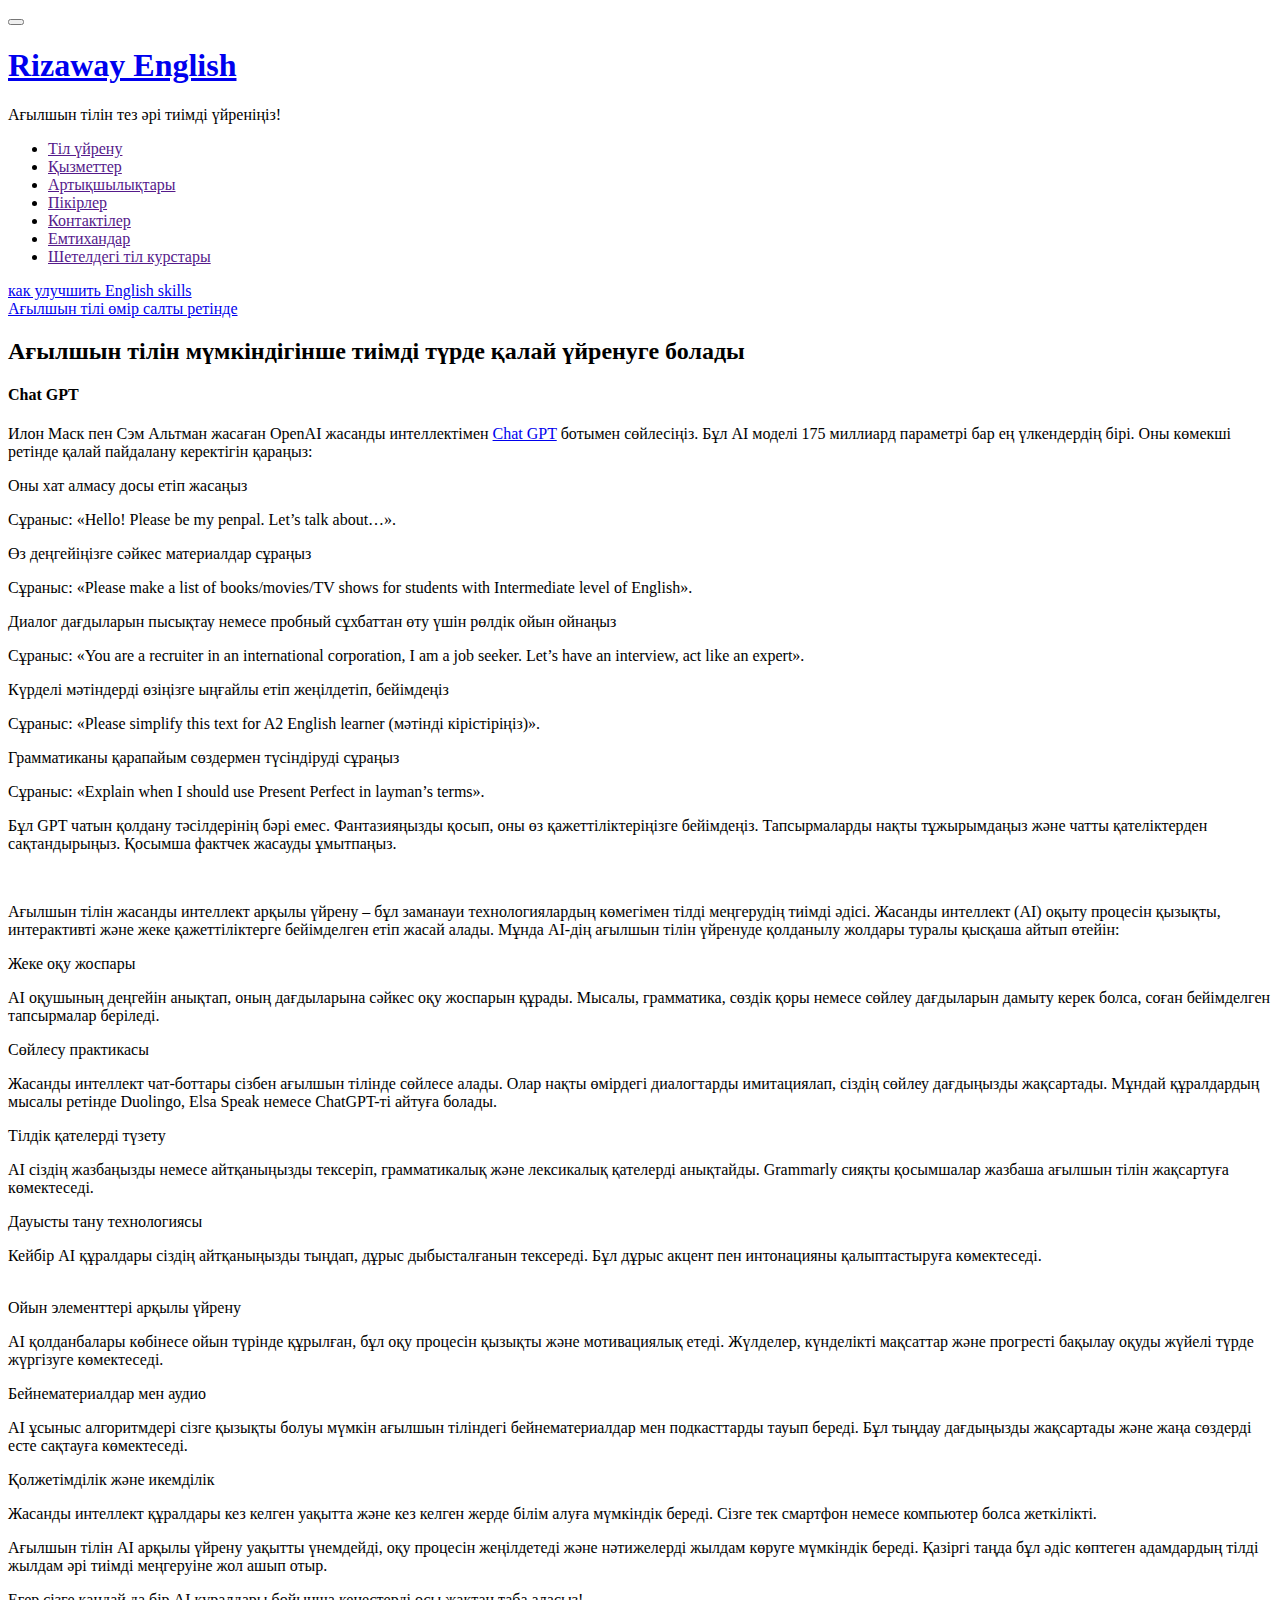
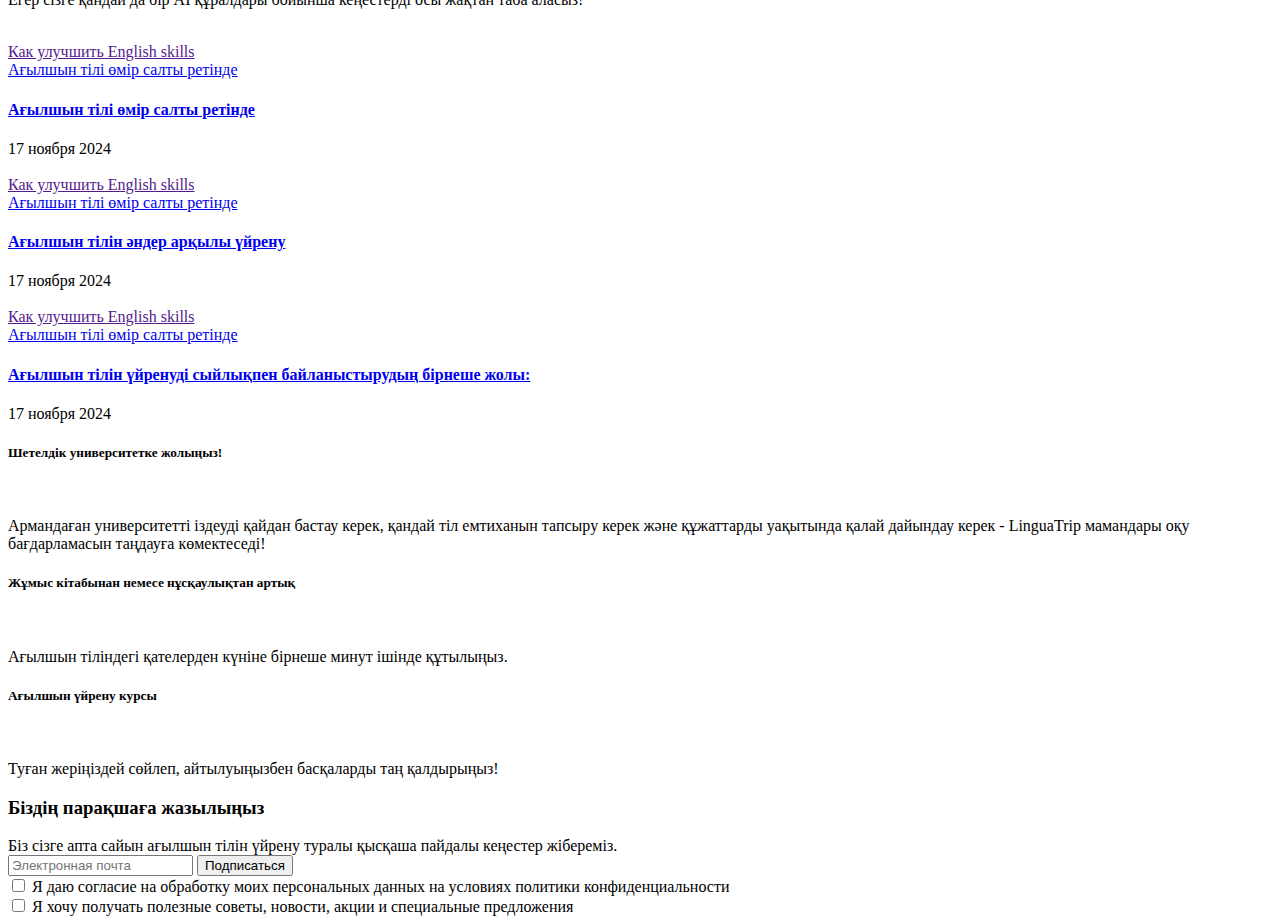
==== index.html @ ce679b35 "Add files via upload" ====
<!DOCTYPE html>
<html lang="en">
  <head>
    <meta charset="UTF-8" />
    <meta name="viewport" content="width=device-width, initial-scale=1.0" />
    <link rel="stylesheet" href="css/style.css" />
    <title>Rizaway English</title>
  </head>
  <body>
    <div class="wrapper">
      <header class="header">
        <div class="header__container container">
          <div class="header__start">
            <button type="button" class="menu__icon icon-menu">
              <span></span>
              <span></span>
              <span></span>
            </button>
            <h1 class="header__title">
              <a href="index.html" class="header__link">Rizaway English</a>
            </h1>
            <p class="header__text">Ағылшын тілін тез әрі тиімді үйреніңіз!</p>
          </div>
          <div class="header__main">
            <div class="header__menu menu">
              <nav class="menu__body">
                <ul class="menu__list">
                  <li class="menu__item">
                    <a href="" class="menu__link">Тіл үйрену</a>
                  </li>
                  <li class="menu__item">
                    <a href="" class="menu__link">Қызметтер</a>
                  </li>
                  <li class="menu__item">
                    <a href="" class="menu__link">Артықшылықтары</a>
                  </li>
                  <li class="menu__item">
                    <a href="" class="menu__link">Пікірлер</a>
                  </li>
                  <li class="menu__item">
                    <a href="" class="menu__link">Контактілер</a>
                  </li>
                  <li class="menu__item">
                    <a href="" class="menu__link">Емтихандар</a>
                  </li>
                  <li class="menu__item">
                    <a href="" class="menu__link">Шетелдегі тіл курстары</a>
                  </li>
                </ul>
              </nav>
            </div>
          </div>
        </div>
      </header>
      <div class="block">
        <div class="begin">
          <div class="begin__container container">
            <div class="begin__wrapper">
              <div class="begin__footer">
                <div class="begin__columns columns">
                  <div class="columns__column">
                    <a href="html/english-skills.html" class="begin__link"
                      >как улучшить English skills
                    </a>
                  </div>
                  <div class="columns__column">
                    <a href="html/cards.html" class="begin__link"
                      >Ағылшын тілі өмір салты ретінде</a
                    >
                  </div>
                </div>
                <h2 class="begin__title">
                  Ағылшын тілін мүмкіндігінше тиімді түрде қалай үйренуге болады
                </h2>
              </div>
            </div>
          </div>
        </div>
        <div class="row">
          <div class="row__container container">
            <main class="main">
              <div class="main__first">
                <div class="chat">
                  <h4 class="chat__main-title">Chat GPT</h4>
                  <p class="chat__text text">
                    Илон Маск пен Сэм Альтман жасаған OpenAI жасанды
                    интеллектімен
                    <a href="https://openai.com/index/chatgpt/" target="_blank"
                      >Chat GPT</a
                    >
                    ботымен сөйлесіңіз. Бұл AI моделі 175 миллиард параметрі бар
                    ең үлкендердің бірі. Оны көмекші ретінде қалай пайдалану
                    керектігін қараңыз:
                  </p>
                  <div class="chat__title title">
                    Оны хат алмасу досы етіп жасаңыз
                  </div>
                  <p class="chat__text text">
                    Сұраныс: «Hello! Please be my penpal. Let’s talk about…».
                  </p>
                  <div class="chat__title title">
                    Өз деңгейіңізге сәйкес материалдар сұраңыз
                  </div>
                  <p class="chat__text text">
                    Сұраныс: «Please make a list of books/movies/TV shows for
                    students with Intermediate level of English».
                  </p>
                  <div class="chat__title title">
                    Диалог дағдыларын пысықтау немесе пробный сұхбаттан өту үшін
                    рөлдік ойын ойнаңыз
                  </div>
                  <p class="chat__text text">
                    Сұраныс: «You are a recruiter in an international
                    corporation, I am a job seeker. Let’s have an interview, act
                    like an expert».
                  </p>
                  <div class="chat__title title">
                    Күрделі мәтіндерді өзіңізге ыңғайлы етіп жеңілдетіп,
                    бейімдеңіз
                  </div>
                  <p class="chat__text text">
                    Сұраныс: «Please simplify this text for A2 English learner
                    (мәтінді кірістіріңіз)».
                  </p>
                  <div class="chat__title title">
                    Грамматиканы қарапайым сөздермен түсіндіруді сұраңыз
                  </div>
                  <p class="chat__text text">
                    Сұраныс: «Explain when I should use Present Perfect in
                    layman’s terms».
                  </p>
                  <p class="chat__text text">
                    Бұл GPT чатын қолдану тәсілдерінің бәрі емес. Фантазияңызды
                    қосып, оны өз қажеттіліктеріңізге бейімдеңіз. Тапсырмаларды
                    нақты тұжырымдаңыз және чатты қателіктерден сақтандырыңыз.
                    Қосымша фактчек жасауды ұмытпаңыз.
                  </p>
                  <div class="chat__img">
                    <img src="img/02.webp" alt="" />
                  </div>
                </div>
                <div class="intel">
                  <p class="intel__text text">
                    Ағылшын тілін жасанды интеллект арқылы үйрену – бұл заманауи
                    технологиялардың көмегімен тілді меңгерудің тиімді әдісі.
                    Жасанды интеллект (AI) оқыту процесін қызықты, интерактивті
                    және жеке қажеттіліктерге бейімделген етіп жасай алады.
                    Мұнда AI-дің ағылшын тілін үйренуде қолданылу жолдары туралы
                    қысқаша айтып өтейін:
                  </p>
                  <div class="intel__title title">Жеке оқу жоспары</div>
                  <p class="intel__text text">
                    AI оқушының деңгейін анықтап, оның дағдыларына сәйкес оқу
                    жоспарын құрады. Мысалы, грамматика, сөздік қоры немесе
                    сөйлеу дағдыларын дамыту керек болса, соған бейімделген
                    тапсырмалар беріледі.
                  </p>
                  <div class="intel__title title">Сөйлесу практикасы</div>
                  <p class="intel__text text">
                    Жасанды интеллект чат-боттары сізбен ағылшын тілінде сөйлесе
                    алады. Олар нақты өмірдегі диалогтарды имитациялап, сіздің
                    сөйлеу дағдыңызды жақсартады. Мұндай құралдардың мысалы
                    ретінде Duolingo, Elsa Speak немесе ChatGPT-ті айтуға
                    болады.
                  </p>
                  <div class="intel__title title">Тілдік қателерді түзету</div>
                  <p class="intel__text text">
                    AI сіздің жазбаңызды немесе айтқаныңызды тексеріп,
                    грамматикалық және лексикалық қателерді анықтайды. Grammarly
                    сияқты қосымшалар жазбаша ағылшын тілін жақсартуға
                    көмектеседі.
                  </p>
                  <div class="intel__title title">
                    Дауысты тану технологиясы
                  </div>
                  <p class="intel__text text">
                    Кейбір AI құралдары сіздің айтқаныңызды тыңдап, дұрыс
                    дыбысталғанын тексереді. Бұл дұрыс акцент пен интонацияны
                    қалыптастыруға көмектеседі.
                  </p>
                  <div class="intel__img"><img src="img/03.jpg" alt="" /></div>
                  <div class="intel__title title">
                    Ойын элементтері арқылы үйрену
                  </div>
                  <p class="intel__text text">
                    AI қолданбалары көбінесе ойын түрінде құрылған, бұл оқу
                    процесін қызықты және мотивациялық етеді. Жүлделер,
                    күнделікті мақсаттар және прогресті бақылау оқуды жүйелі
                    түрде жүргізуге көмектеседі.
                  </p>
                  <div class="intel__title title">
                    Бейнематериалдар мен аудио
                  </div>
                  <p class="intel__text text">
                    AI ұсыныс алгоритмдері сізге қызықты болуы мүмкін ағылшын
                    тіліндегі бейнематериалдар мен подкасттарды тауып береді.
                    Бұл тыңдау дағдыңызды жақсартады және жаңа сөздерді есте
                    сақтауға көмектеседі.
                  </p>
                  <div class="intel__title title">
                    Қолжетімділік және икемділік
                  </div>
                  <p class="intel__text text">
                    Жасанды интеллект құралдары кез келген уақытта және кез
                    келген жерде білім алуға мүмкіндік береді. Сізге тек
                    смартфон немесе компьютер болса жеткілікті.
                  </p>
                  <p class="intel__text text intel__text_b">
                    Ағылшын тілін AI арқылы үйрену уақытты үнемдейді, оқу
                    процесін жеңілдетеді және нәтижелерді жылдам көруге
                    мүмкіндік береді. Қазіргі таңда бұл әдіс көптеген адамдардың
                    тілді жылдам әрі тиімді меңгеруіне жол ашып отыр.
                  </p>
                  <p class="intel__text text">
                    Егер сізге қандай да бір AI құралдары бойынша кеңестерді осы
                    жақтан таба аласыз!
                  </p>
                </div>
              </div>
              <div class="second-main">
                <article class="second-main__article article">
                  <div class="article__img">
                    <img src="img/cards/01.jpeg" alt="" />
                  </div>
                  <div class="article__body">
                    <div class="article__columns columns">
                      <div class="columns__column">
                        <a href="" class="columns__link"
                          >Как улучшить English skills
                        </a>
                      </div>
                      <div class="columns__column">
                        <a href="html/cards.html" class="columns__link"
                          >Ағылшын тілі өмір салты ретінде</a
                        >
                      </div>
                    </div>
                    <h4 class="article__title">
                      <a href="html/life.html"
                        >Ағылшын тілі өмір салты ретінде</a
                      >
                    </h4>
                    <div class="article__date" style="margin-bottom: 0">
                      17 ноября 2024
                    </div>
                  </div>
                </article>
                <article class="second-main__article article">
                  <div class="article__img">
                    <img src="img/cards/song.jpg" alt="" />
                  </div>
                  <div class="article__body">
                    <div class="article__columns columns">
                      <div class="columns__column">
                        <a href="" class="columns__link"
                          >Как улучшить English skills
                        </a>
                      </div>
                      <div class="columns__column">
                        <a href="html/cards.html" class="columns__link"
                          >Ағылшын тілі өмір салты ретінде</a
                        >
                      </div>
                    </div>
                    <h4 class="article__title">
                      <a href="html/songs.html"
                        >Ағылшын тілін әндер арқылы үйрену</a
                      >
                    </h4>
                    <div class="article__date" style="margin-bottom: 0">
                      17 ноября 2024
                    </div>
                  </div>
                </article>
                <article
                  class="second-main__article article"
                  style="grid-column: span 2"
                >
                  <div class="article__img">
                    <img src="img/cards/present.jpg" alt="" />
                  </div>
                  <div class="article__body">
                    <div class="article__columns columns">
                      <div class="columns__column">
                        <a href="" class="columns__link"
                          >Как улучшить English skills
                        </a>
                      </div>
                      <div class="columns__column">
                        <a href="songs.html" class="columns__link"
                          >Ағылшын тілі өмір салты ретінде</a
                        >
                      </div>
                    </div>
                    <h4 class="article__title">
                      <a href="html/present.html"
                        >Ағылшын тілін үйренуді сыйлықпен байланыстырудың
                        бірнеше жолы:</a
                      >
                    </h4>
                    <div class="article__date" style="margin-bottom: 0">
                      17 ноября 2024
                    </div>
                  </div>
                </article>
              </div>
            </main>
            <aside class="aside">
              <article class="aside__card card">
                <h5 class="card__title">Шетелдік университетке жолыңыз!</h5>
                <div class="card__img"><img src="img/04.jpg" alt="" /></div>
                <p class="card__text">
                  Армандаған университетті іздеуді қайдан бастау керек, қандай
                  тіл емтиханын тапсыру керек және құжаттарды уақытында қалай
                  дайындау керек - LinguaTrip мамандары оқу бағдарламасын
                  таңдауға көмектеседі!
                </p>
              </article>
              <article class="aside__card card">
                <h5 class="card__title">
                  Жұмыс кітабынан немесе нұсқаулықтан артық
                </h5>
                <div class="card__img"><img src="img/06.png" alt="" /></div>
                <p class="card__text">
                  Ағылшын тіліндегі қателерден күніне бірнеше минут ішінде
                  құтылыңыз.
                </p>
              </article>
              <article class="aside__card card">
                <h5 class="card__title">Ағылшын үйрену курсы</h5>
                <div class="card__img"><img src="img/05.png" alt="" /></div>
                <p class="card__text">
                  Туған жеріңіздей сөйлеп, айтылуыңызбен басқаларды таң
                  қалдырыңыз!
                </p>
              </article>
            </aside>
          </div>
        </div>
      </div>
      <footer class="footer">
        <div class="footer__container">
          <h3 class="footer__title">Біздің парақшаға жазылыңыз</h3>
          <div class="footer__subtitle">
            Біз сізге апта сайын ағылшын тілін үйрену туралы қысқаша пайдалы
            кеңестер жібереміз.
          </div>
          <form action="#" class="footer__form form">
            <div class="form__row">
              <input
                placeholder="Электронная почта"
                type="email"
                class="form__input"
              />
              <button type="button" class="form__button">Подписаться</button>
            </div>
            <div class="form__col">
              <input id="firstCheck" type="checkbox" />
              <label class="form__label" for="firstCheck"
                >Я даю согласие на обработку моих персональных данных на
                условиях политики конфиденциальности</label
              >
            </div>
            <div class="form__col">
              <input id="secondCheck" type="checkbox" />
              <label class="form__label" for="secondCheck"
                >Я хочу получать полезные советы, новости, акции и специальные
                предложения</label
              >
            </div>
          </form>
        </div>
      </footer>
    </div>

    <script src="js/script.js"></script>
  </body>
</html>
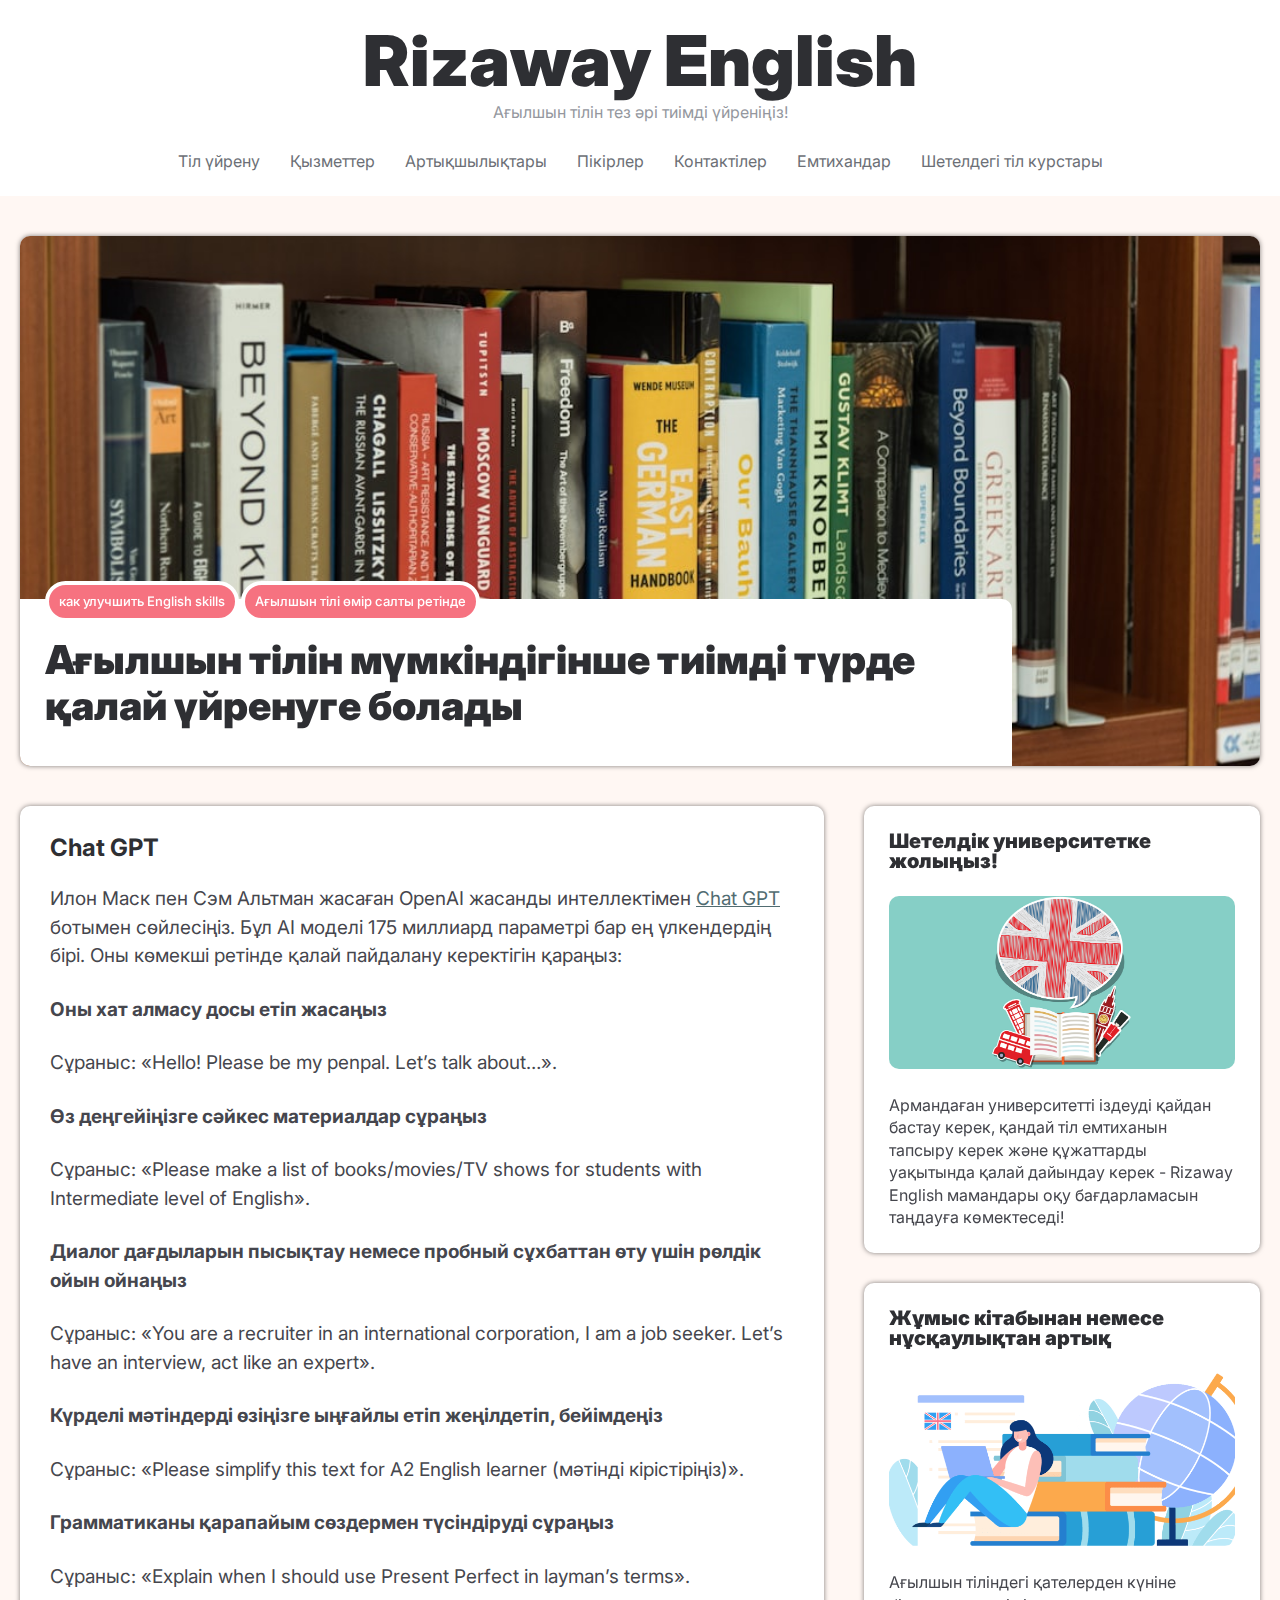
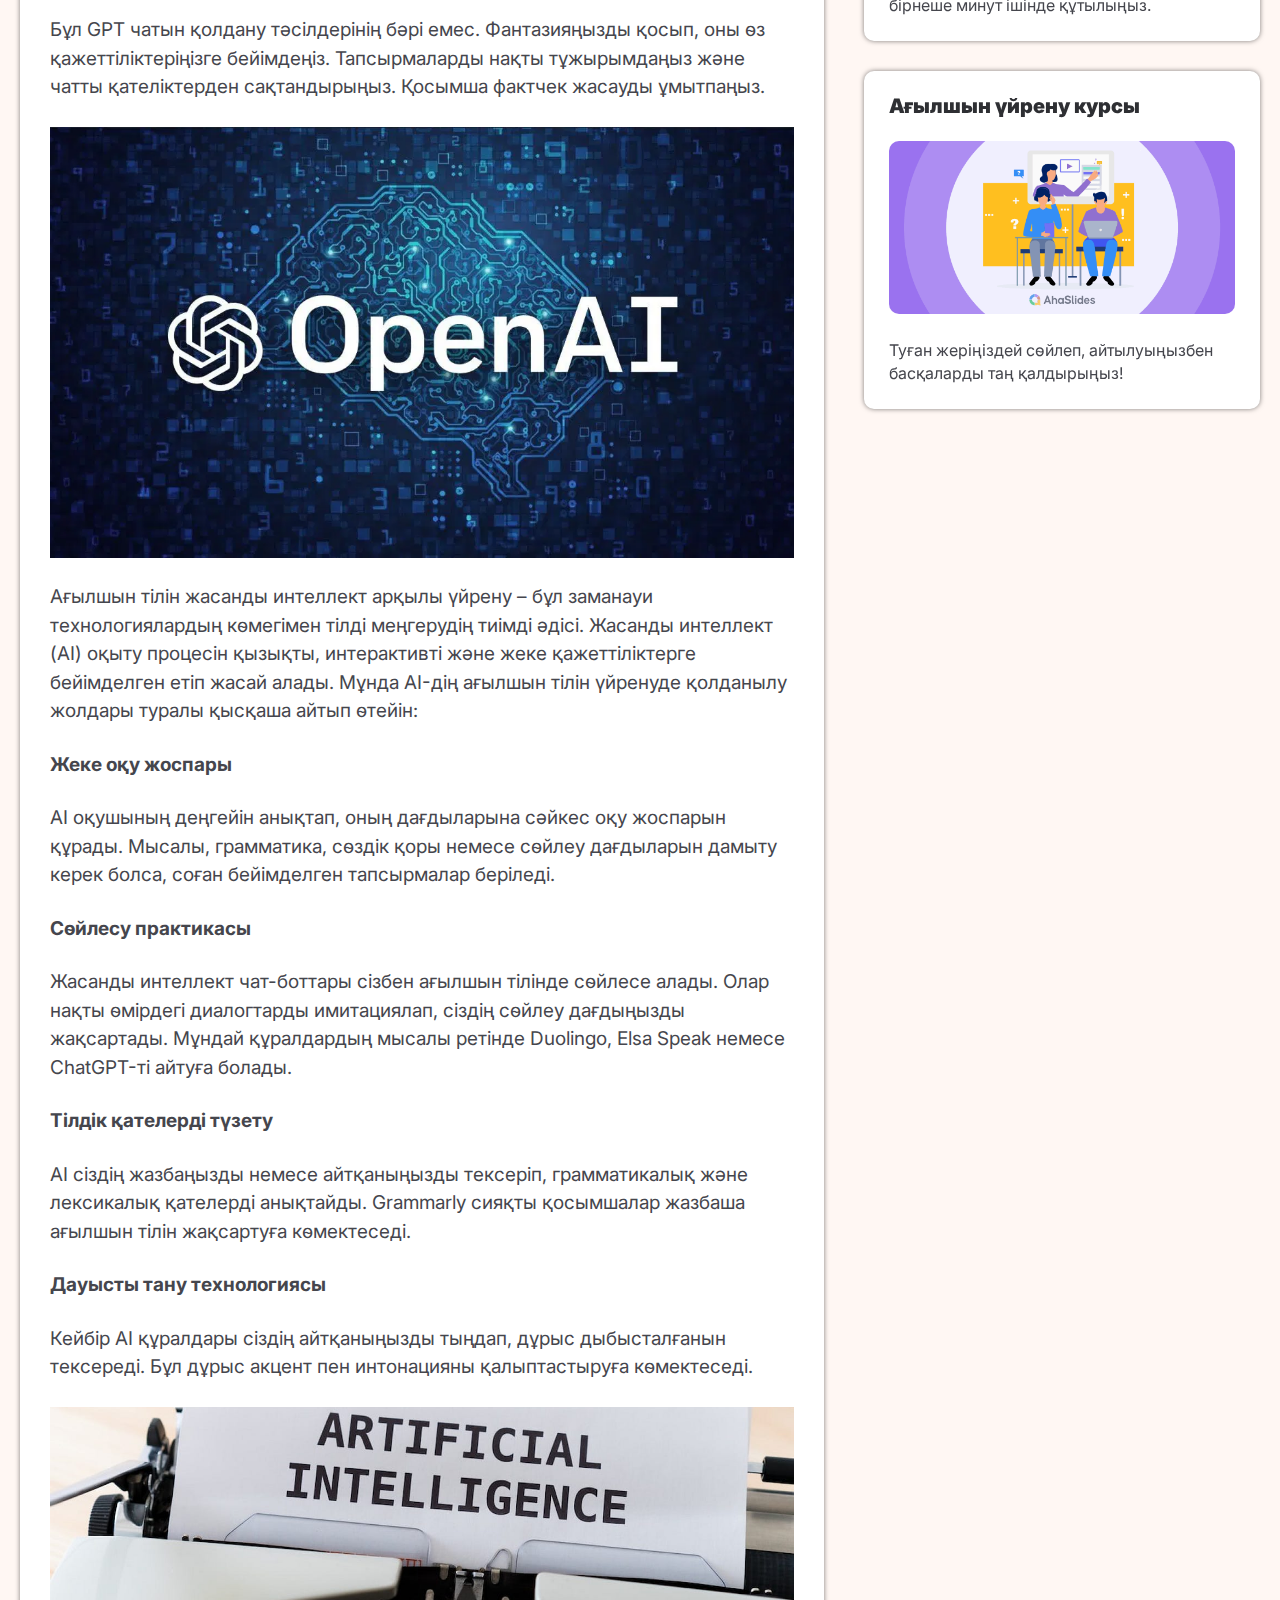
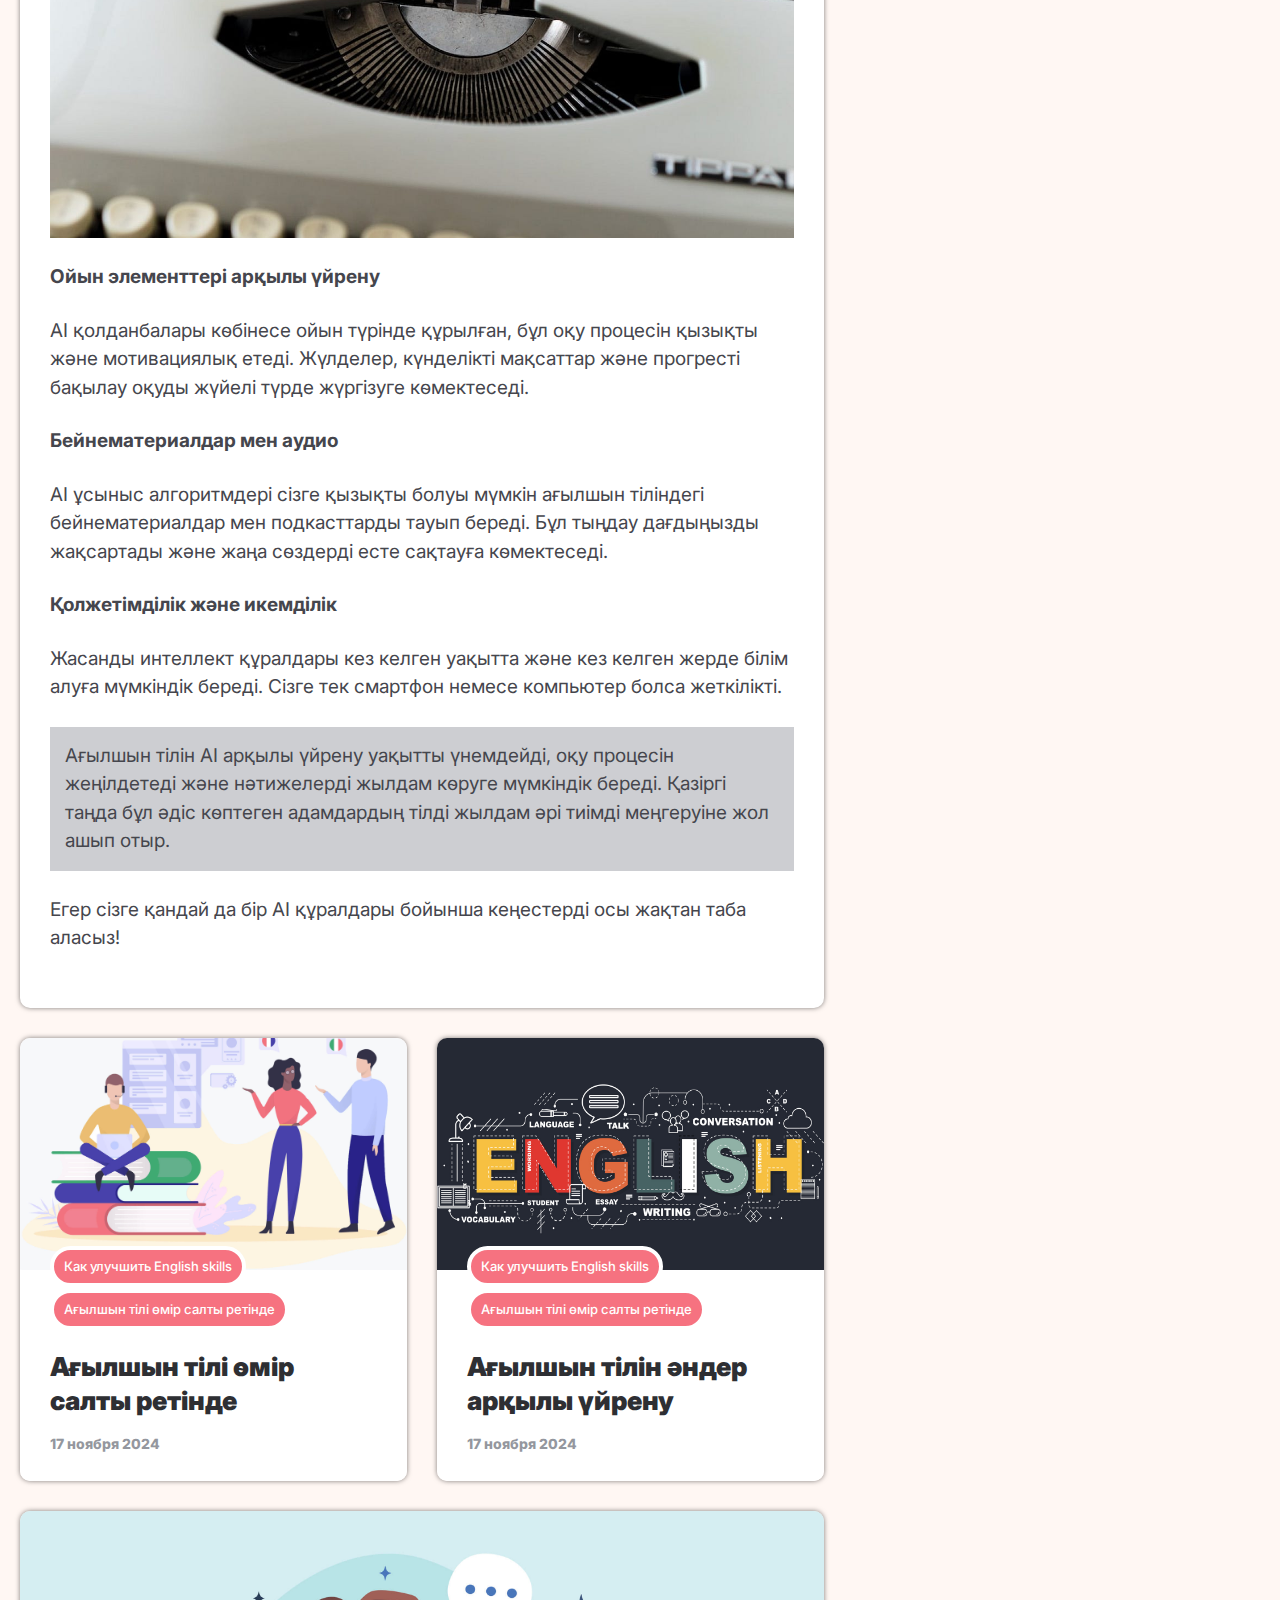
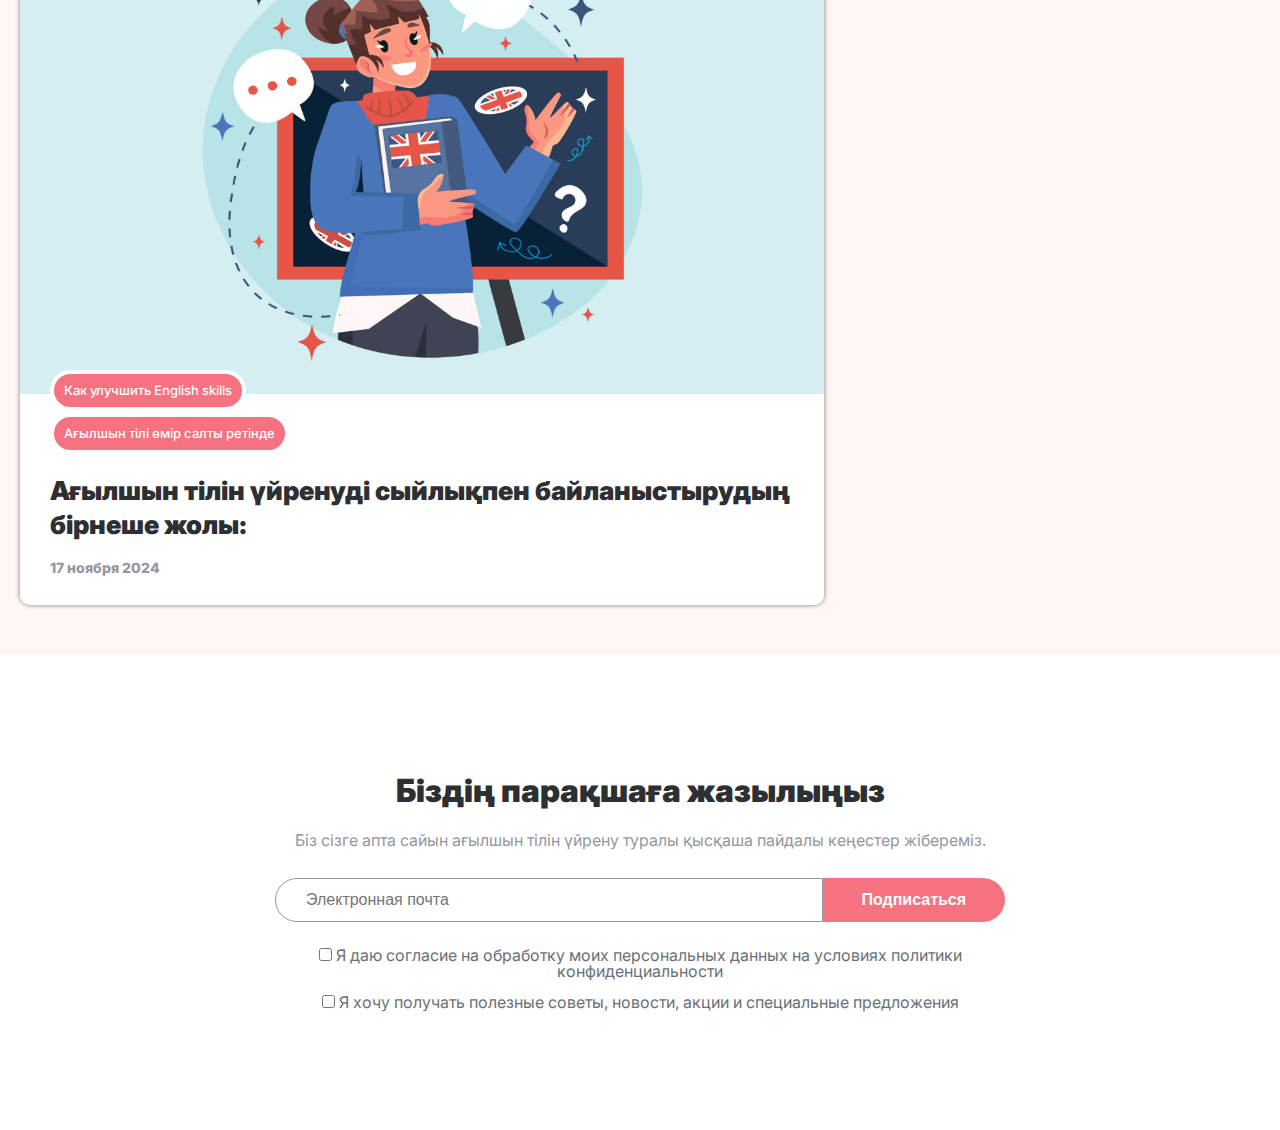
==== commit 2c77d652: "Update index.html" ====
--- a/index.html
+++ b/index.html
@@ -312,7 +312,7 @@
                 <p class="card__text">
                   Армандаған университетті іздеуді қайдан бастау керек, қандай
                   тіл емтиханын тапсыру керек және құжаттарды уақытында қалай
-                  дайындау керек - LinguaTrip мамандары оқу бағдарламасын
+                  дайындау керек - Rizaway English мамандары оқу бағдарламасын
                   таңдауға көмектеседі!
                 </p>
               </article>
--- a/css/style.css
+++ b/css/style.css
@@ -0,0 +1,594 @@
+@import url(https://fonts.googleapis.com/css?family=Inter:100,200,300,regular,500,600,700,800,900&display=swap);
+* {
+  padding: 0px;
+  margin: 0px;
+  border: 0px;
+}
+*,
+*:before,
+*:after {
+  box-sizing: border-box;
+}
+html,
+body {
+  height: 100%;
+}
+body {
+  line-height: 1;
+  font-family: "Inter";
+  -ms-text-size-adjust: 100%;
+  -moz-text-size-adjust: 100%;
+  -webkit-text-size-adjust: 100%;
+  -webkit-font-smoothing: antialiased;
+  -moz-osx-font-smoothing: grayscale;
+}
+input,
+button,
+textarea {
+  /* font-family: $fontFamily; */
+  font-size: inherit;
+}
+button {
+  cursor: pointer;
+  color: inherit;
+  background-color: inherit;
+}
+a {
+  color: inherit;
+}
+a:link,
+a:visited {
+  text-decoration: none;
+}
+a:hover {
+  text-decoration: none;
+}
+ul li {
+  list-style: none;
+}
+img {
+  vertical-align: top;
+}
+span {
+  color: #6c5b7b;
+}
+h1,
+h2,
+h3,
+h4,
+h5,
+h6 {
+  font-weight: inherit;
+  font-size: inherit;
+}
+.wrapper {
+  display: flex;
+  flex-direction: column;
+}
+.block {
+  padding-top: 40px;
+  flex: 1 1 100%;
+  padding-bottom: 50px;
+  background-color: #fff7f3;
+}
+.container {
+  margin: 0 auto;
+  max-width: 1270px;
+  padding: 0 15px;
+}
+
+.header {
+  background-color: #fff;
+  width: 100%;
+  position: sticky;
+  top: -130px;
+  left: 0;
+  z-index: 100;
+}
+
+.header__container {
+  margin: 0 auto;
+  min-height: 120px;
+  padding: 10px 15px;
+}
+
+.header__start {
+  margin-bottom: 16px;
+}
+
+.header__title {
+  margin-bottom: 8px;
+  width: 100%;
+  text-align: center;
+  font-weight: 900;
+  font-size: 70px;
+  color: #2e2f33;
+}
+
+.header__text {
+  color: #94979e;
+  text-align: center;
+}
+
+@media (min-width: 874px) {
+  .header__main {
+    position: sticky;
+    width: 100%;
+    z-index: 50;
+    min-height: 50px;
+    display: flex;
+    align-items: center;
+    justify-content: center;
+  }
+}
+
+.menu__list {
+  display: flex;
+  align-items: center;
+  column-gap: 30px;
+}
+
+.menu__link {
+  color: #6c6f76;
+}
+
+@media (max-width: 874px) {
+  .header__title {
+    text-align: right;
+  }
+  .header__container {
+    min-height: 110px;
+  }
+  .header__text {
+    display: none;
+  }
+  .menu__body {
+    transition: all 0.3s ease 0s;
+    position: fixed;
+    top: 0;
+    left: -100%;
+    width: 100%;
+    height: 100%;
+    background-color: #fff7f3;
+    z-index: 100;
+  }
+  .menu__body.icon {
+    left: 0;
+  }
+  .header__start {
+    padding-top: 10px;
+    display: flex;
+    justify-content: space-between;
+    align-items: center;
+  }
+  .icon-menu {
+    margin-right: 60px;
+    z-index: 500;
+    width: 30px;
+    height: 25px;
+    position: relative;
+  }
+  .icon-menu span {
+    position: absolute;
+    width: 100%;
+    background-color: #6c6f76;
+    top: 0;
+    left: 0;
+    height: 3px;
+    transition: all 0.3s ease 0s;
+  }
+  .icon-menu.press span:first-child {
+    transform: rotate(45deg);
+    top: 7px;
+  }
+  .icon-menu span:nth-child(2) {
+    top: 8px;
+  }
+  .icon-menu.press span:nth-child(2) {
+    display: none;
+  }
+  .icon-menu span:last-child {
+    top: 16px;
+  }
+  .icon-menu.press span:last-child {
+    top: 8px;
+    transform: rotate(-45deg);
+  }
+  .header__title {
+    font-size: 60px;
+  }
+  .menu__list {
+    flex-direction: column;
+    row-gap: 35px;
+    padding: 100px 0 0 0;
+  }
+  .menu__link {
+    font-size: 25px;
+  }
+}
+@media (max-width: 490px) {
+  .header__title {
+    font-size: 45px;
+  }
+  .menu__link {
+    font-size: 20px;
+  }
+}
+
+.begin {
+  margin-bottom: 40px;
+}
+.begin__wrapper {
+  position: relative;
+  border-radius: 10px;
+  min-height: 530px;
+  background-image: url("01.jpg"); /* Укажите путь к изображению */
+  background-size: cover; /* Изображение полностью покрывает область */
+  background-repeat: no-repeat; /* Избегает повторения картинки */
+  background-position: center;
+  box-shadow: 0px 0px 5px rgba(0, 0, 0, 0.5);
+}
+.begin__wrapper_card {
+  background-image: url("/img/cards/01.jpeg");
+}
+.begin__footer {
+  background-color: #fff;
+  position: absolute;
+  width: 80%;
+  border-radius: 0 10px 0 10px;
+  left: 0;
+  bottom: 0;
+  min-height: 167px;
+  z-index: 50;
+  padding: 0 25px;
+  display: flex;
+  align-items: center;
+}
+.begin__columns {
+  position: absolute;
+  top: -18px;
+}
+.columns {
+  display: flex;
+  align-items: center;
+  gap: 2px;
+}
+.columns__column {
+  padding: 10px;
+  border-radius: 40px;
+  border: 4px solid #fff;
+  background-color: #f67280;
+  color: #fff;
+  font-weight: 500;
+  font-size: 13px;
+}
+.begin__title {
+  font-weight: 900;
+  font-size: 40px;
+  color: #2e2f33;
+  line-height: 1.15;
+}
+
+@media (max-width: 991px) {
+  .begin__footer {
+    width: 100%;
+  }
+}
+@media (max-width: 779px) {
+  .begin__title {
+    font-size: 32px;
+  }
+}
+@media (max-width: 554px) {
+  .begin__columns {
+    flex-direction: column;
+    top: -75px;
+    align-items: start;
+    gap: 5px;
+  }
+  .begin__footer {
+    padding: 20px 30px;
+  }
+}
+@media (max-width: 409px) {
+  .begin__footer {
+    padding: 30px 10px 30px 15px;
+  }
+}
+
+.row__container {
+  display: flex;
+  height: auto;
+  align-items: start;
+  gap: 40px;
+}
+.main {
+  flex: 0 1 67%;
+}
+.main__first {
+  padding: 30px;
+  box-shadow: 0px 0px 5px rgba(0, 0, 0, 0.5);
+  background-color: #fff;
+  border-radius: 10px;
+  margin-bottom: 30px;
+}
+.chat__main-title {
+  font-size: 24px;
+  font-weight: 700;
+  color: #2e2f33;
+  margin-bottom: 25px;
+}
+
+.chat__text {
+  margin-bottom: 25px;
+}
+
+.chat__text a {
+  color: #516c71;
+  text-decoration: underline;
+  cursor: pointer;
+}
+
+.chat__title {
+  margin-bottom: 25px;
+}
+
+.chat__img {
+  position: relative;
+  padding-bottom: 58%;
+  margin-bottom: 25px;
+}
+
+.chat__img img {
+  position: absolute;
+  width: 100%;
+  height: 100%;
+  top: 0;
+  left: 0;
+  object-fit: cover;
+}
+
+.intel__text {
+  margin-bottom: 25px;
+}
+.text {
+  color: #45464d;
+  font-size: 19px;
+  line-height: 1.5;
+}
+.intel__title {
+  margin-bottom: 25px;
+}
+
+.intel__img {
+  position: relative;
+  padding-bottom: 58%;
+  margin-bottom: 25px;
+}
+.intel__img img {
+  position: absolute;
+  width: 100%;
+  height: 100%;
+  top: 0;
+  left: 0;
+  object-fit: cover;
+}
+
+.intel__text_b {
+  background-color: #cdced2;
+  padding: 15px;
+}
+.intel__text_r {
+  background-color: #f8b195;
+  padding: 15px;
+}
+
+.title {
+  color: #45464d;
+  font-size: 19px;
+  font-weight: 700;
+  line-height: 1.5;
+}
+.aside {
+  position: sticky;
+  top: 40px;
+  flex: 0 1 33%;
+  align-self: flex-start;
+}
+
+.aside__card:not(:last-child) {
+  margin-bottom: 30px;
+}
+.card {
+  box-shadow: 0px 0px 5px rgba(0, 0, 0, 0.5);
+  border-radius: 10px;
+  background-color: #fff;
+  padding: 25px;
+}
+.card__title {
+  font-size: 20px;
+  margin-bottom: 25px;
+  color: #2e2f33;
+  font-weight: 900;
+}
+.card__img {
+  border-radius: 10px;
+  position: relative;
+  padding-bottom: 50%;
+  overflow: hidden;
+  margin-bottom: 25px;
+}
+.card__img img {
+  position: absolute;
+  width: 100%;
+  height: 100%;
+  top: 0;
+  left: 0;
+  object-fit: cover;
+}
+.card__text {
+  color: #45464d;
+  line-height: 1.4;
+}
+
+@media (max-width: 991px) {
+  .row__container {
+    flex-direction: column;
+    row-gap: 70px;
+  }
+}
+
+.footer {
+  background-color: #fff;
+  text-align: center;
+}
+.footer__container {
+  margin: 0 auto;
+  max-width: 760px;
+  padding: 0 15px;
+  padding-top: 120px;
+  padding-bottom: 120px;
+}
+.footer__title {
+  color: #2e2f33;
+  font-size: 32px;
+  font-weight: 900;
+  margin-bottom: 25px;
+}
+.footer__subtitle {
+  color: #94979e;
+  margin-bottom: 30px;
+}
+.form__row {
+  display: flex;
+  margin-bottom: 25px;
+}
+.form__input {
+  flex: 0 1 75%;
+  padding: 12px 30px;
+  border-radius: 25px 0 0 25px;
+  border: 1px solid #94979e;
+}
+.form__button {
+  background-color: #f67280;
+  border-radius: 0 25px 25px 0;
+  color: #fff;
+  font-weight: 800;
+  flex: 0 1 25%;
+}
+.form__label {
+  color: #6c6f76;
+  text-align: center;
+}
+
+.form__col:not(:last-child) {
+  margin-bottom: 15px;
+}
+
+@media (max-width: 600px) {
+  .form__row {
+    flex-direction: column;
+    row-gap: 20px;
+  }
+  .form__input {
+    border-radius: 25px;
+  }
+  .form__button {
+    border-radius: 25px;
+    padding: 12px 0;
+  }
+}
+
+.second-main {
+  flex: 0 1 67%;
+  display: grid;
+  grid-template-columns: 1fr 1fr;
+  grid-template-rows: auto;
+  align-items: start;
+  gap: 30px;
+}
+@media (max-width: 770px) {
+  .second-main {
+    display: flex;
+    flex-direction: column;
+    align-items: normal;
+  }
+}
+
+.article {
+  border-radius: 10px;
+  overflow: hidden;
+  box-shadow: 0px 0px 5px rgba(0, 0, 0, 0.5);
+}
+.article__img {
+  position: relative;
+  padding-bottom: 60%;
+}
+.article__img img {
+  position: absolute;
+  width: 100%;
+  height: 100%;
+  top: 0;
+  left: 0;
+  object-fit: cover;
+}
+.article__body {
+  background-color: #fff;
+  position: relative;
+  padding: 80px 30px 30px 30px;
+}
+.article__body_one {
+  padding-top: 40px;
+}
+@media (max-width: 450px) {
+  .article__body {
+    padding: 80px 25px 25px 25px;
+  }
+  .article__body_one {
+    padding-top: 40px;
+  }
+}
+.article__columns {
+  flex-direction: column;
+  align-items: start;
+  position: absolute;
+  top: -24px;
+}
+.article__title {
+  color: #2e2f33;
+  font-size: 1.625rem;
+  line-height: 1.3;
+  font-weight: 900;
+  margin-bottom: 20px;
+}
+.article__date {
+  font-size: 0.875rem;
+  color: #94979e;
+  font-weight: 800;
+  margin-bottom: 20px;
+}
+.article__text {
+  font-size: 15px;
+  line-height: 1.25rem;
+  color: #94979e;
+  margin-bottom: 30px;
+  line-height: 1.2;
+}
+.article__next {
+  padding-top: 25px;
+  border-top: 1px solid #f1f1f1;
+}
+.article__link {
+  color: #6c5b7b;
+  font-weight: 900;
+  transition: all 0.3s ease 0s;
+}
+.article__link:hover {
+  color: #f67280;
+}
+.article__link::before {
+  content: "\2015";
+  margin-right: 3px;
+  color: #94979e;
+  font-weight: 500;
+}
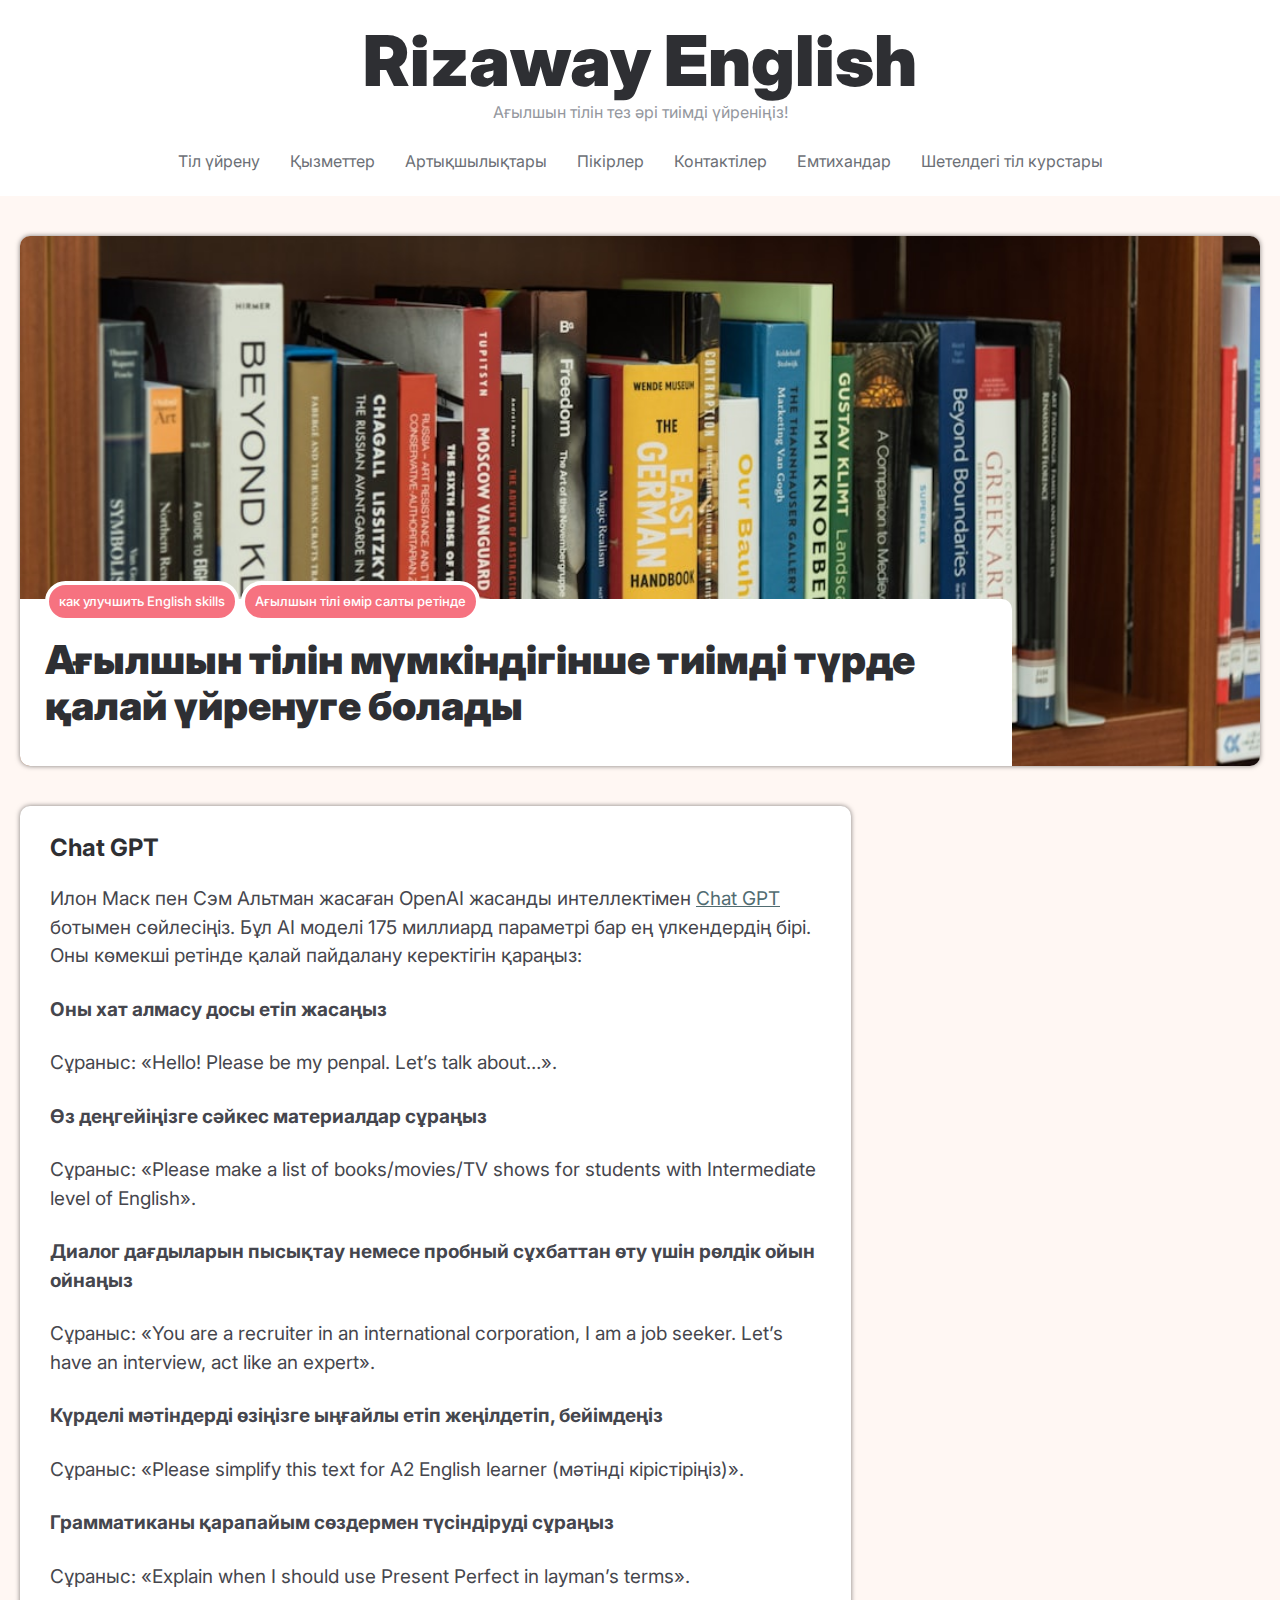
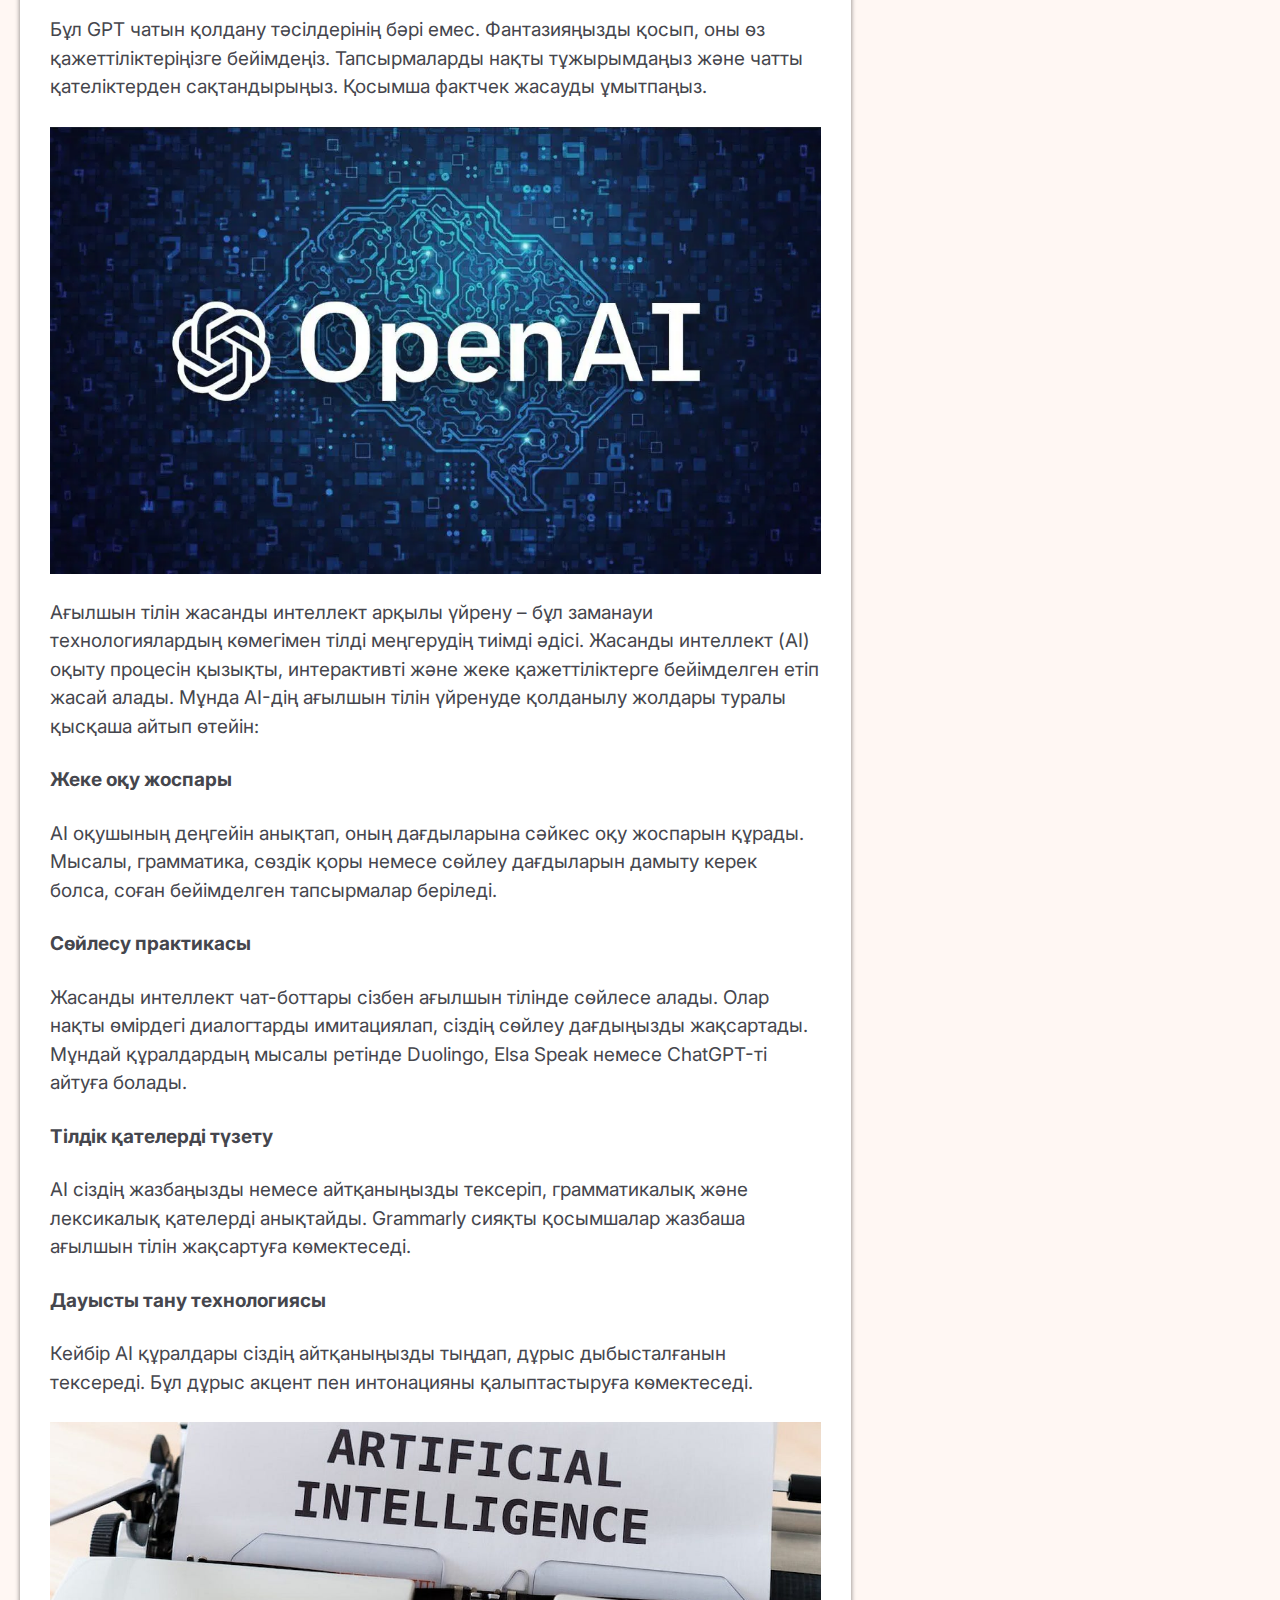
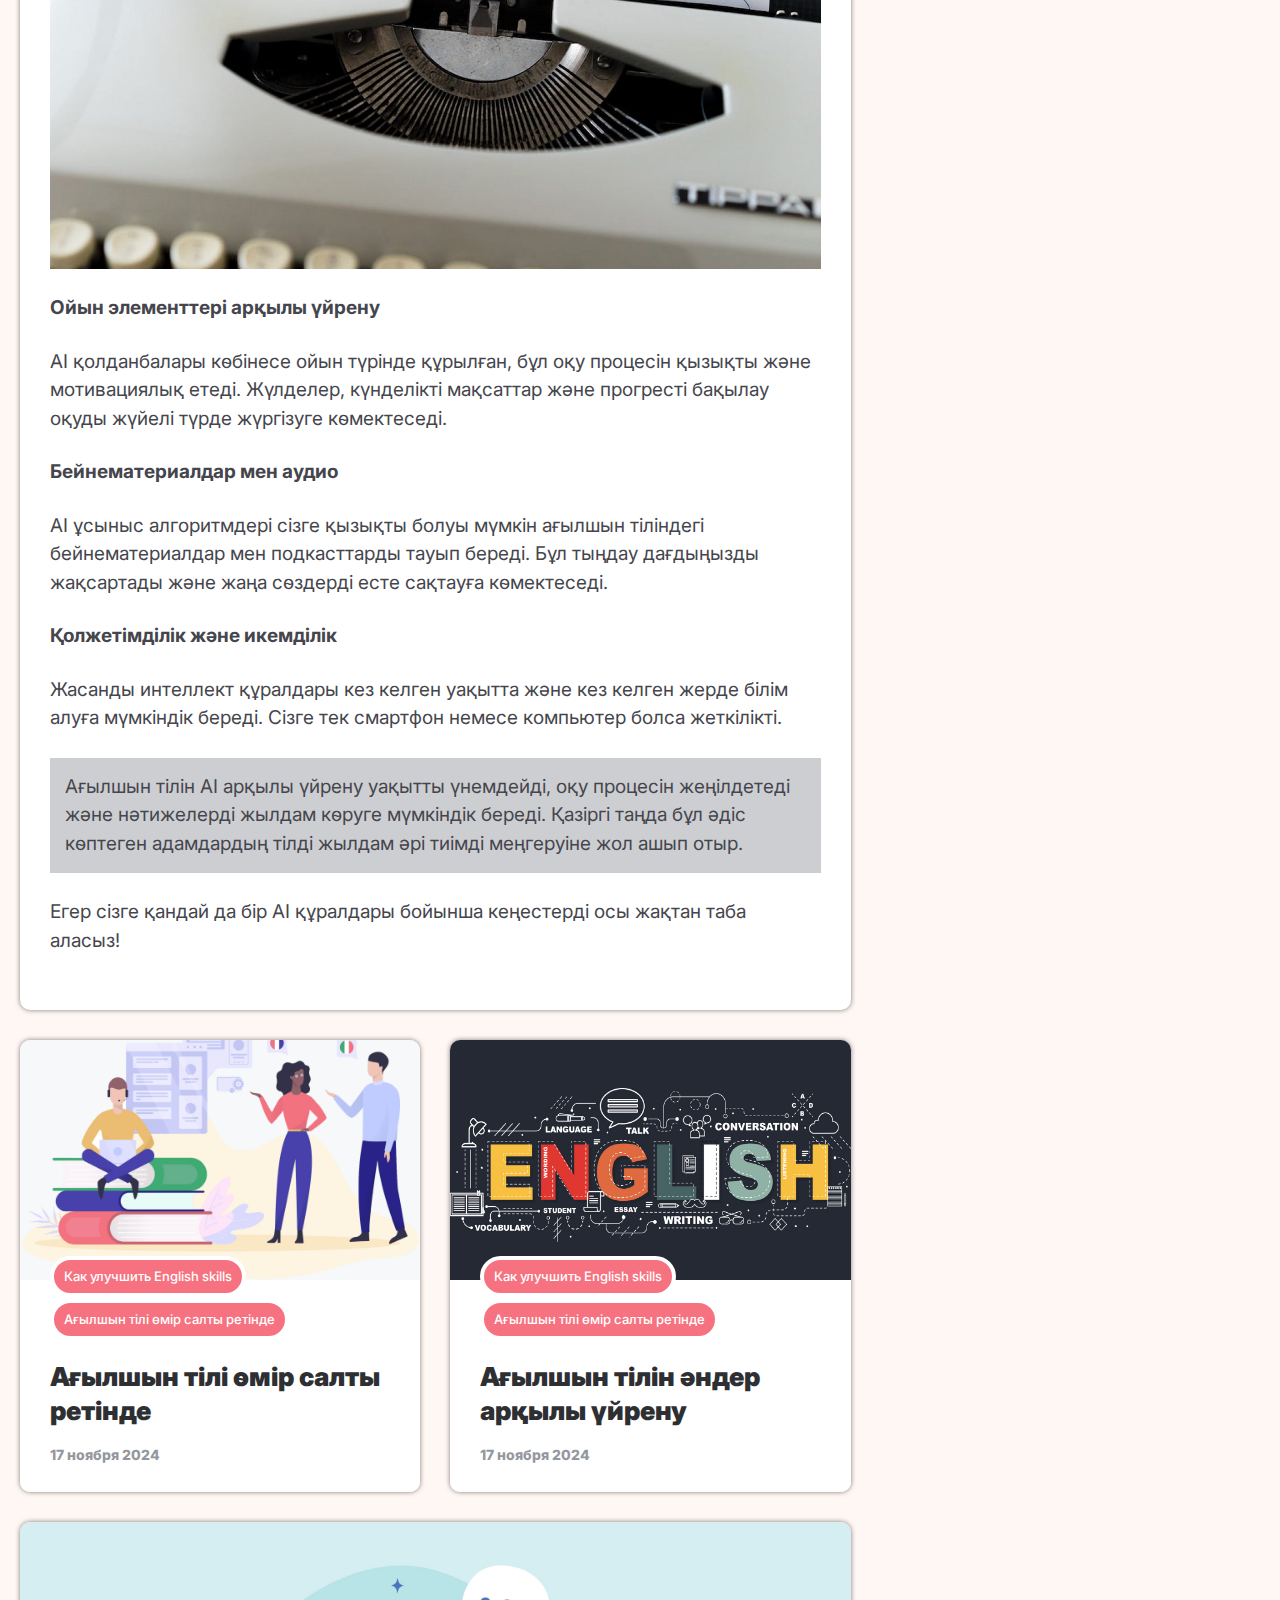
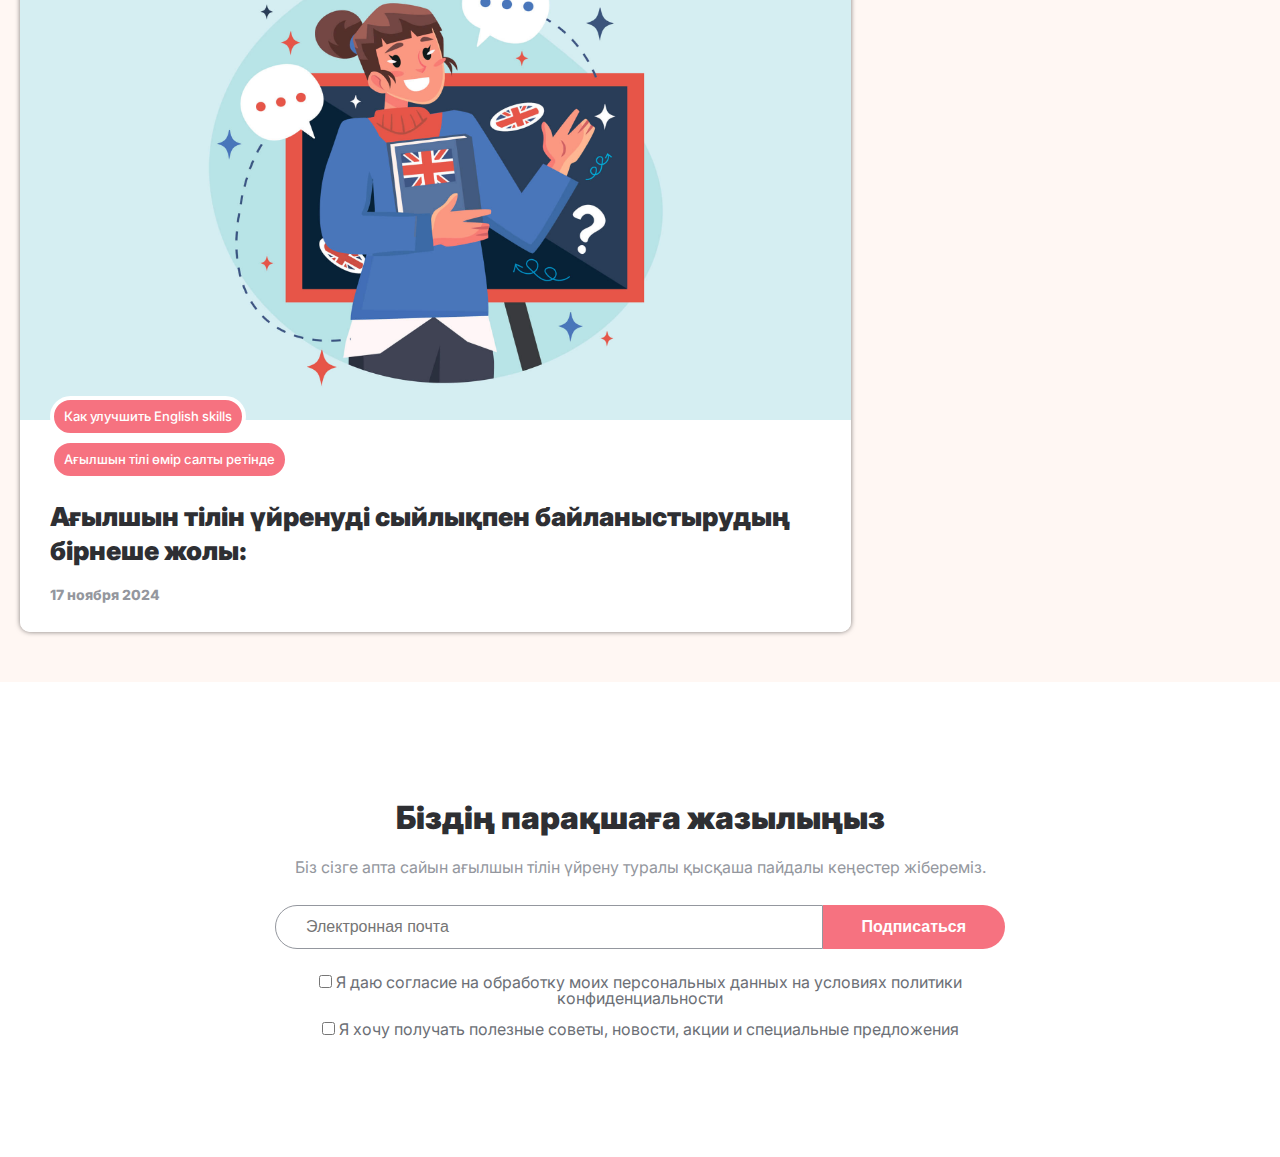
==== commit 8fdfae81: "Update index.html" ====
--- a/index.html
+++ b/index.html
@@ -305,36 +305,6 @@
                 </article>
               </div>
             </main>
-            <aside class="aside">
-              <article class="aside__card card">
-                <h5 class="card__title">Шетелдік университетке жолыңыз!</h5>
-                <div class="card__img"><img src="img/04.jpg" alt="" /></div>
-                <p class="card__text">
-                  Армандаған университетті іздеуді қайдан бастау керек, қандай
-                  тіл емтиханын тапсыру керек және құжаттарды уақытында қалай
-                  дайындау керек - Rizaway English мамандары оқу бағдарламасын
-                  таңдауға көмектеседі!
-                </p>
-              </article>
-              <article class="aside__card card">
-                <h5 class="card__title">
-                  Жұмыс кітабынан немесе нұсқаулықтан артық
-                </h5>
-                <div class="card__img"><img src="img/06.png" alt="" /></div>
-                <p class="card__text">
-                  Ағылшын тіліндегі қателерден күніне бірнеше минут ішінде
-                  құтылыңыз.
-                </p>
-              </article>
-              <article class="aside__card card">
-                <h5 class="card__title">Ағылшын үйрену курсы</h5>
-                <div class="card__img"><img src="img/05.png" alt="" /></div>
-                <p class="card__text">
-                  Туған жеріңіздей сөйлеп, айтылуыңызбен басқаларды таң
-                  қалдырыңыз!
-                </p>
-              </article>
-            </aside>
           </div>
         </div>
       </div>
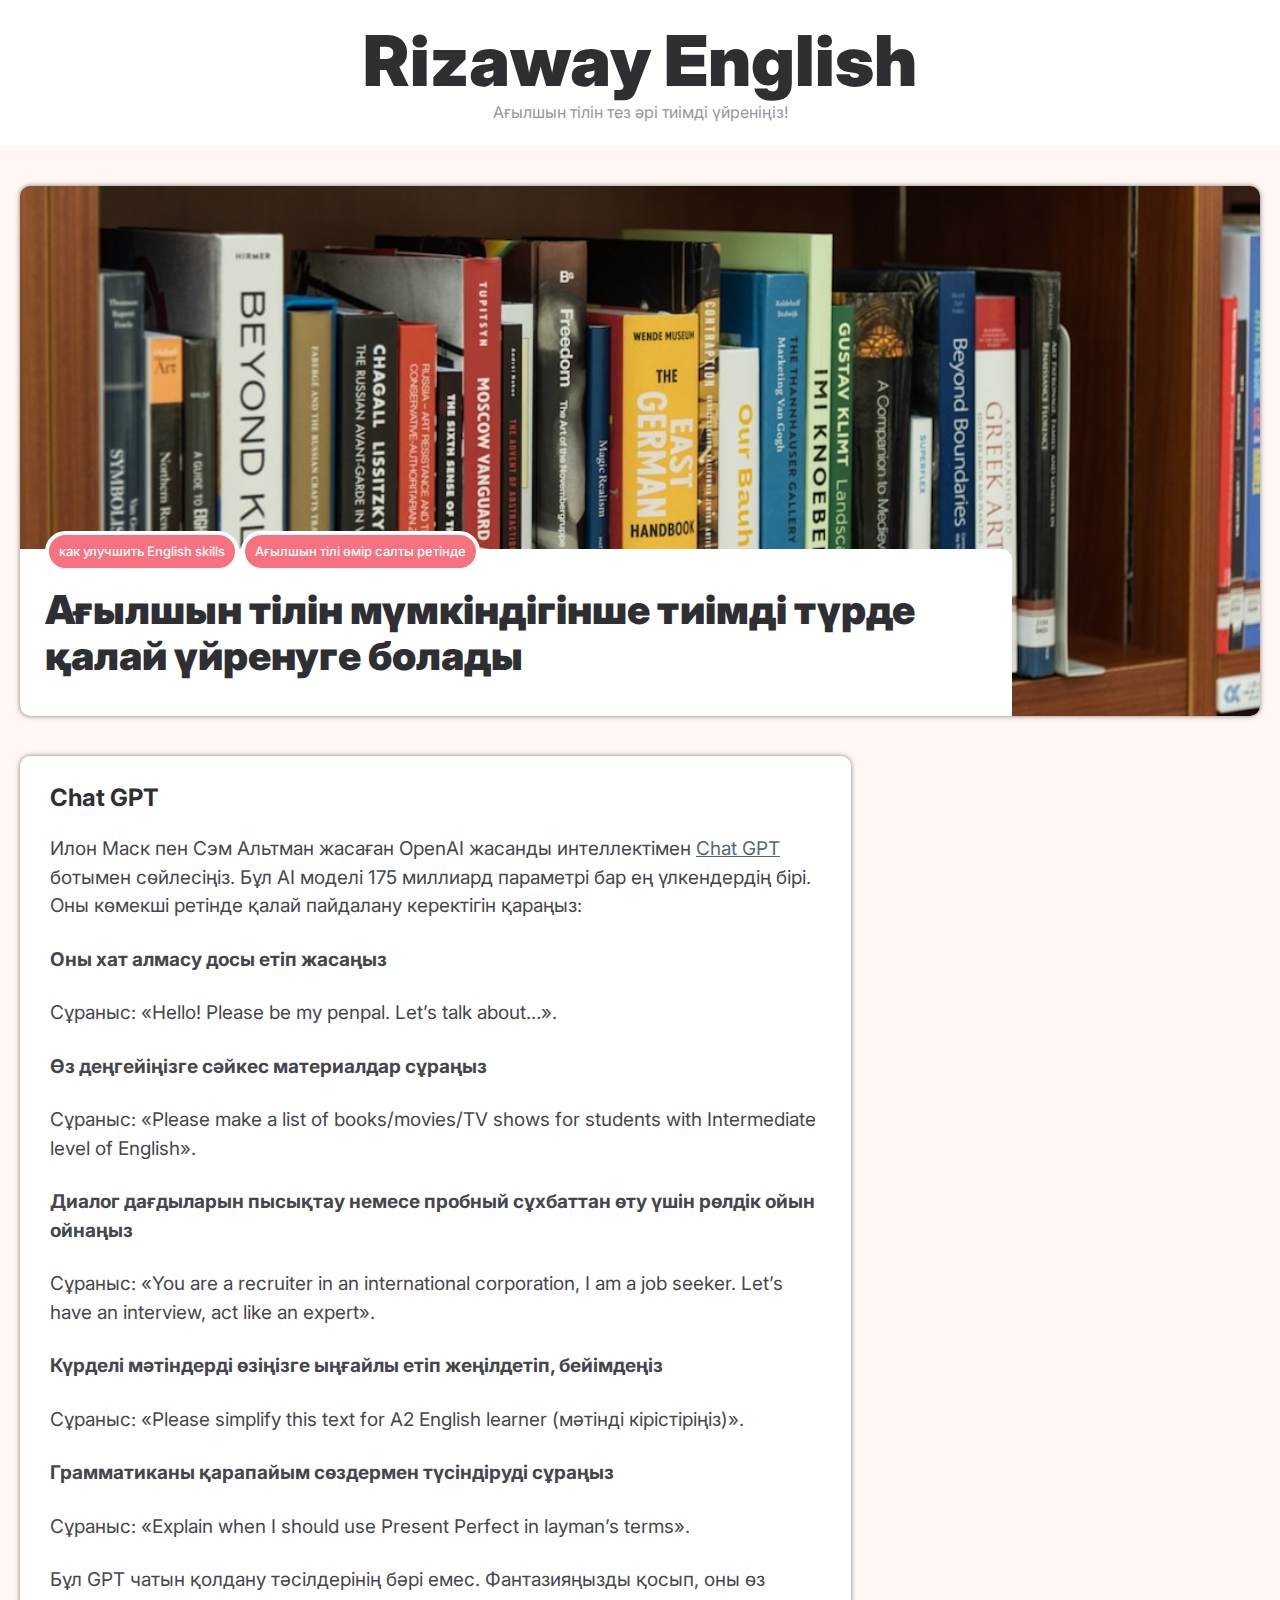
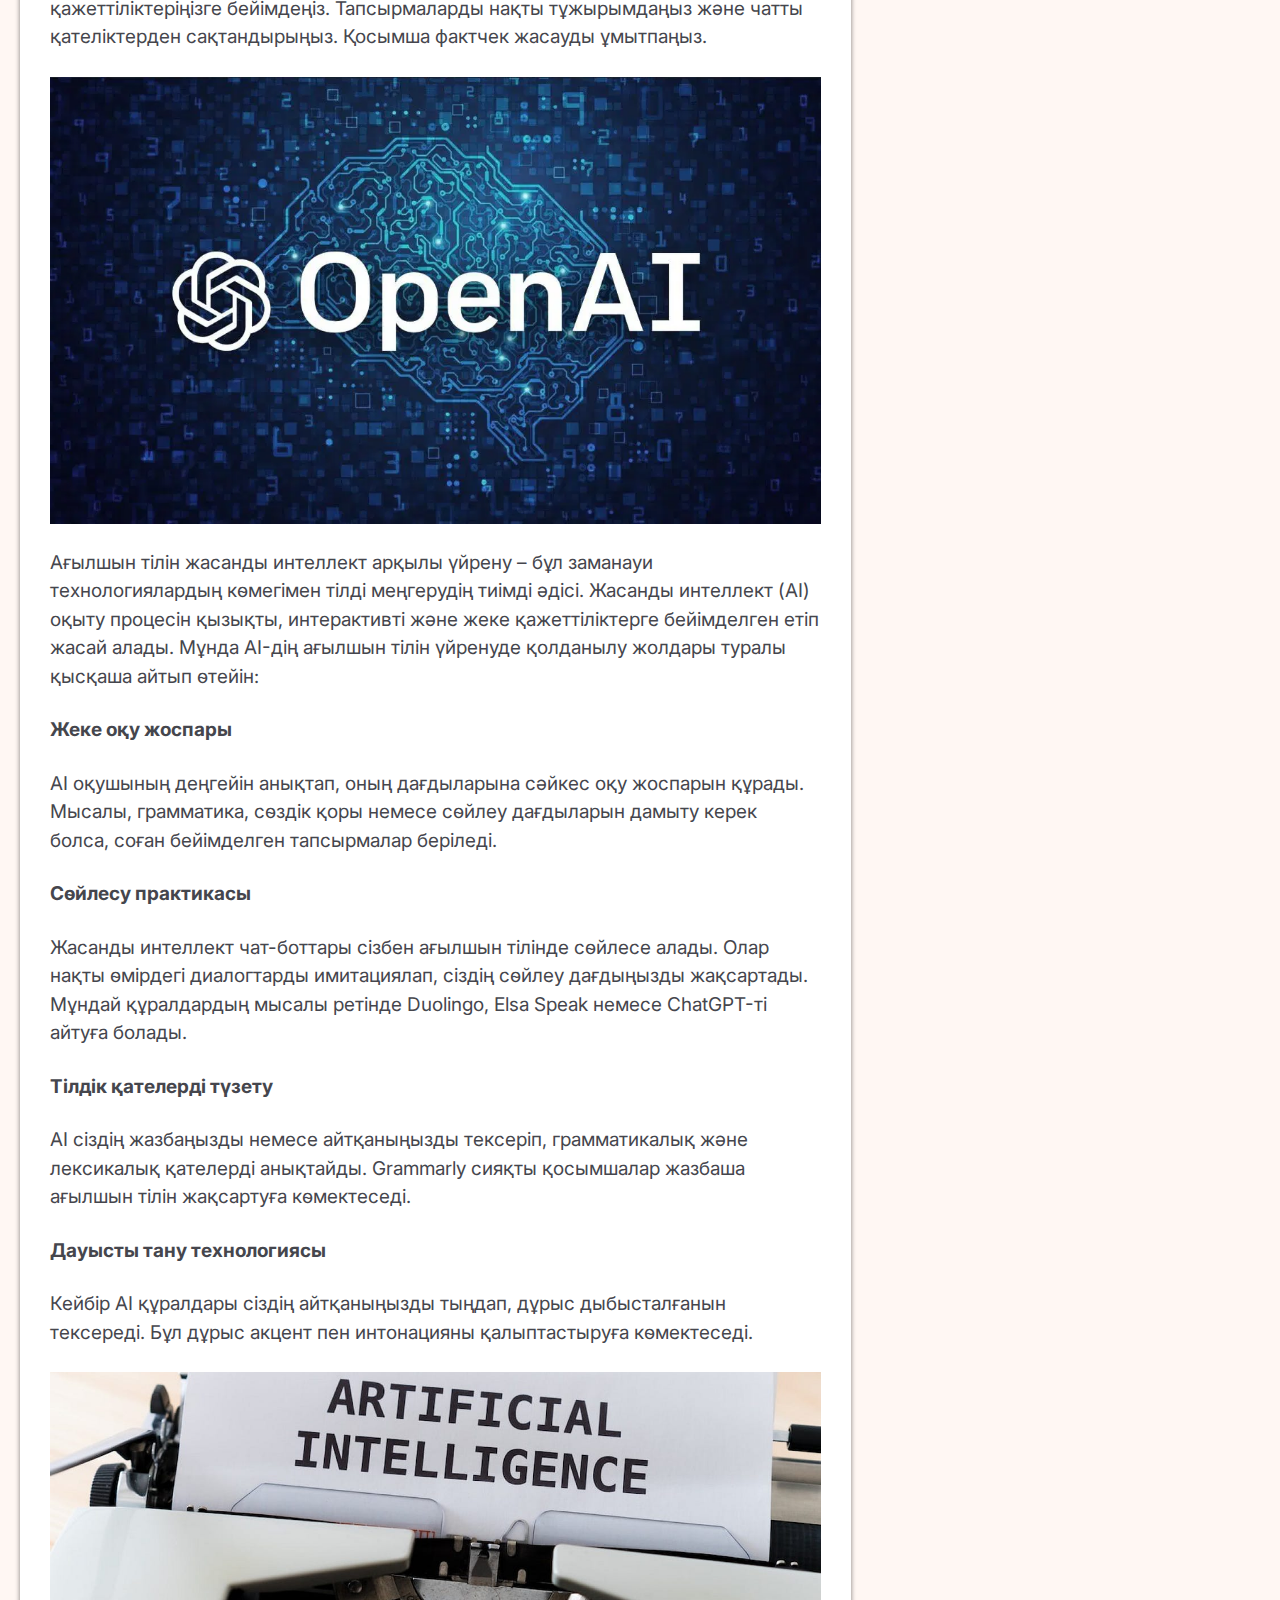
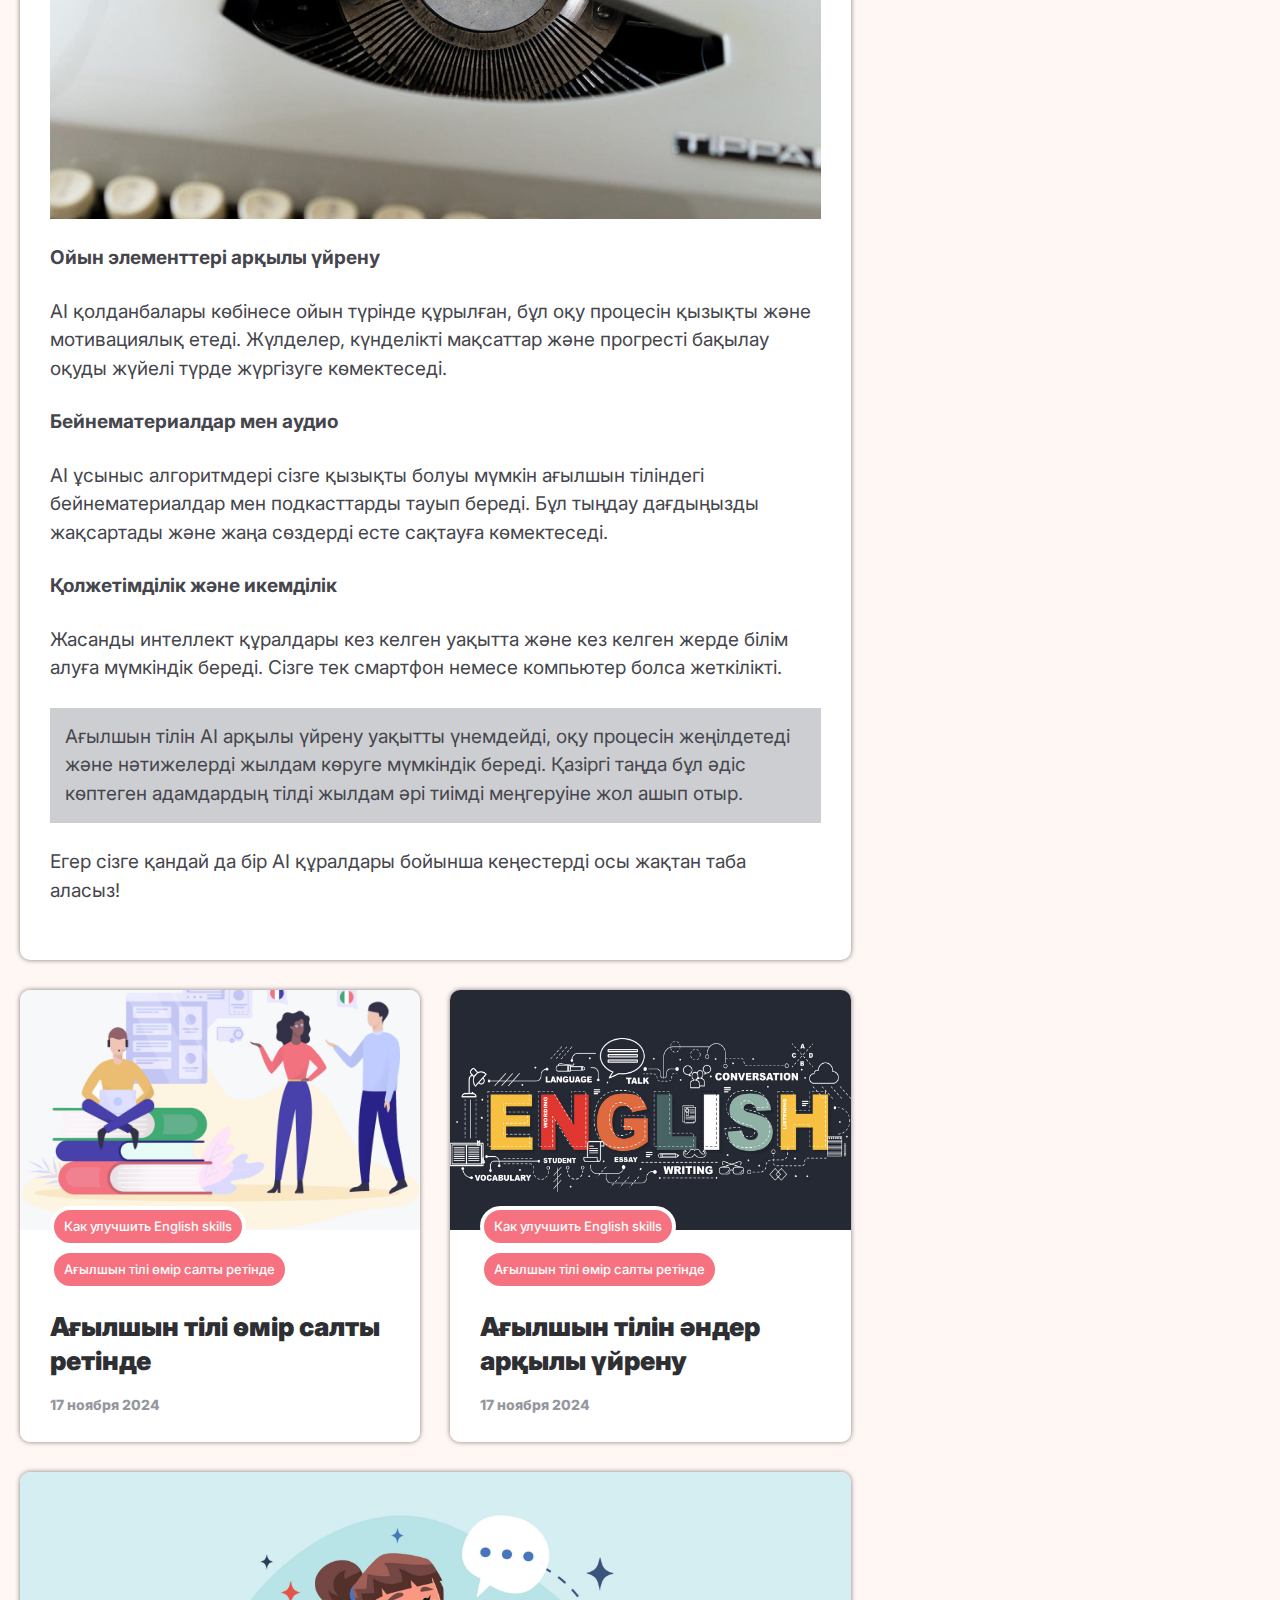
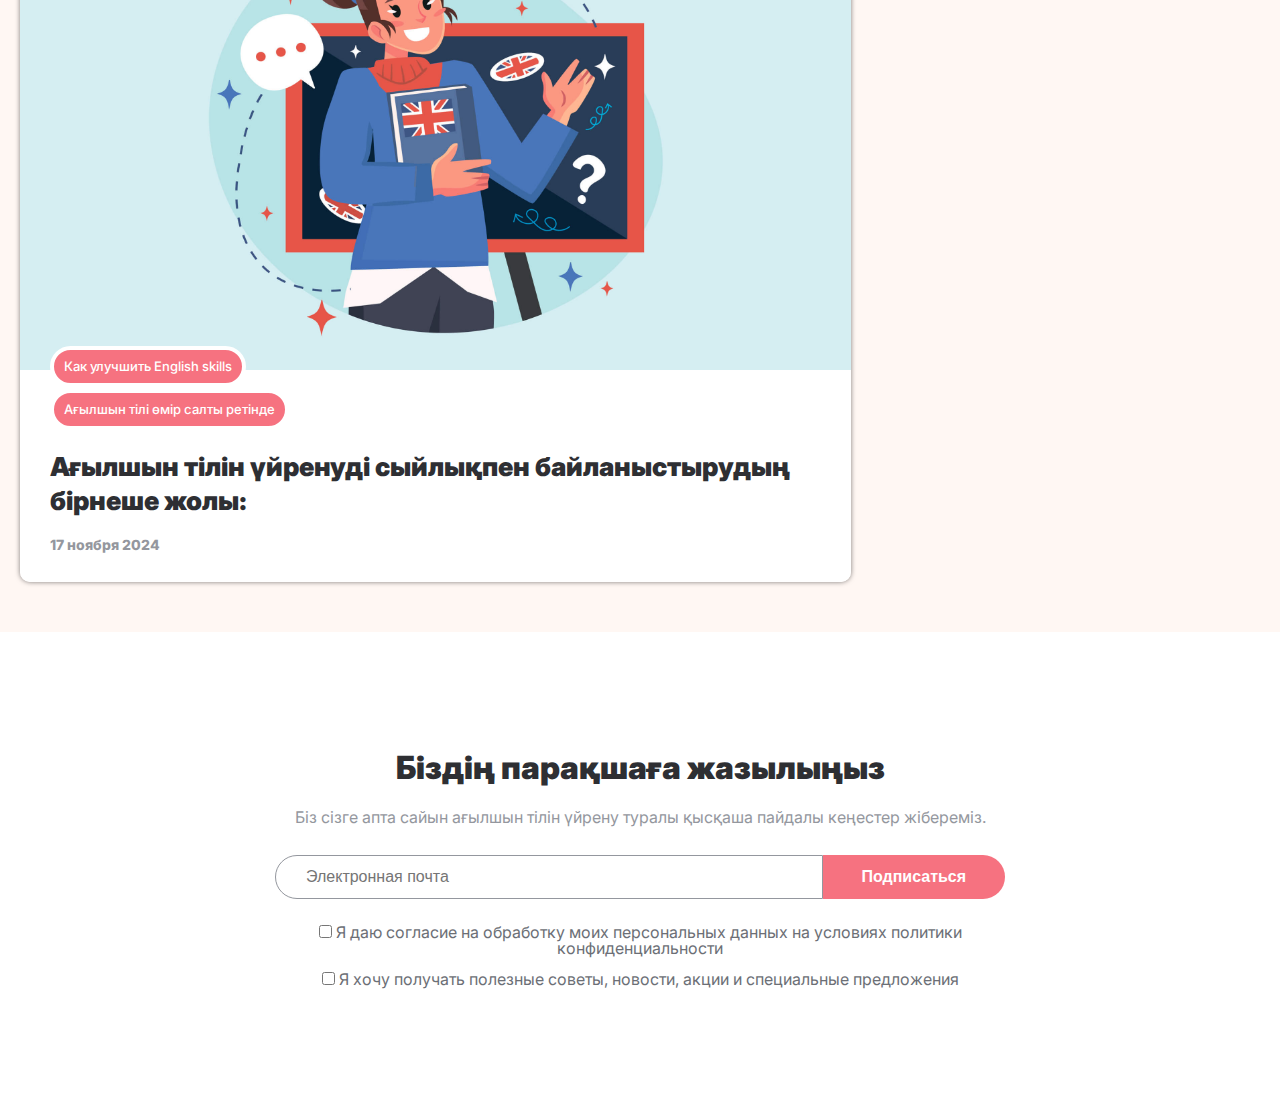
==== commit 89562319: "Update index.html" ====
--- a/index.html
+++ b/index.html
@@ -20,35 +20,6 @@
               <a href="index.html" class="header__link">Rizaway English</a>
             </h1>
             <p class="header__text">Ағылшын тілін тез әрі тиімді үйреніңіз!</p>
-          </div>
-          <div class="header__main">
-            <div class="header__menu menu">
-              <nav class="menu__body">
-                <ul class="menu__list">
-                  <li class="menu__item">
-                    <a href="" class="menu__link">Тіл үйрену</a>
-                  </li>
-                  <li class="menu__item">
-                    <a href="" class="menu__link">Қызметтер</a>
-                  </li>
-                  <li class="menu__item">
-                    <a href="" class="menu__link">Артықшылықтары</a>
-                  </li>
-                  <li class="menu__item">
-                    <a href="" class="menu__link">Пікірлер</a>
-                  </li>
-                  <li class="menu__item">
-                    <a href="" class="menu__link">Контактілер</a>
-                  </li>
-                  <li class="menu__item">
-                    <a href="" class="menu__link">Емтихандар</a>
-                  </li>
-                  <li class="menu__item">
-                    <a href="" class="menu__link">Шетелдегі тіл курстары</a>
-                  </li>
-                </ul>
-              </nav>
-            </div>
           </div>
         </div>
       </header>
--- a/css/style.css
+++ b/css/style.css
@@ -81,7 +81,7 @@
   background-color: #fff;
   width: 100%;
   position: sticky;
-  top: -130px;
+  top: 0px;
   left: 0;
   z-index: 100;
 }
